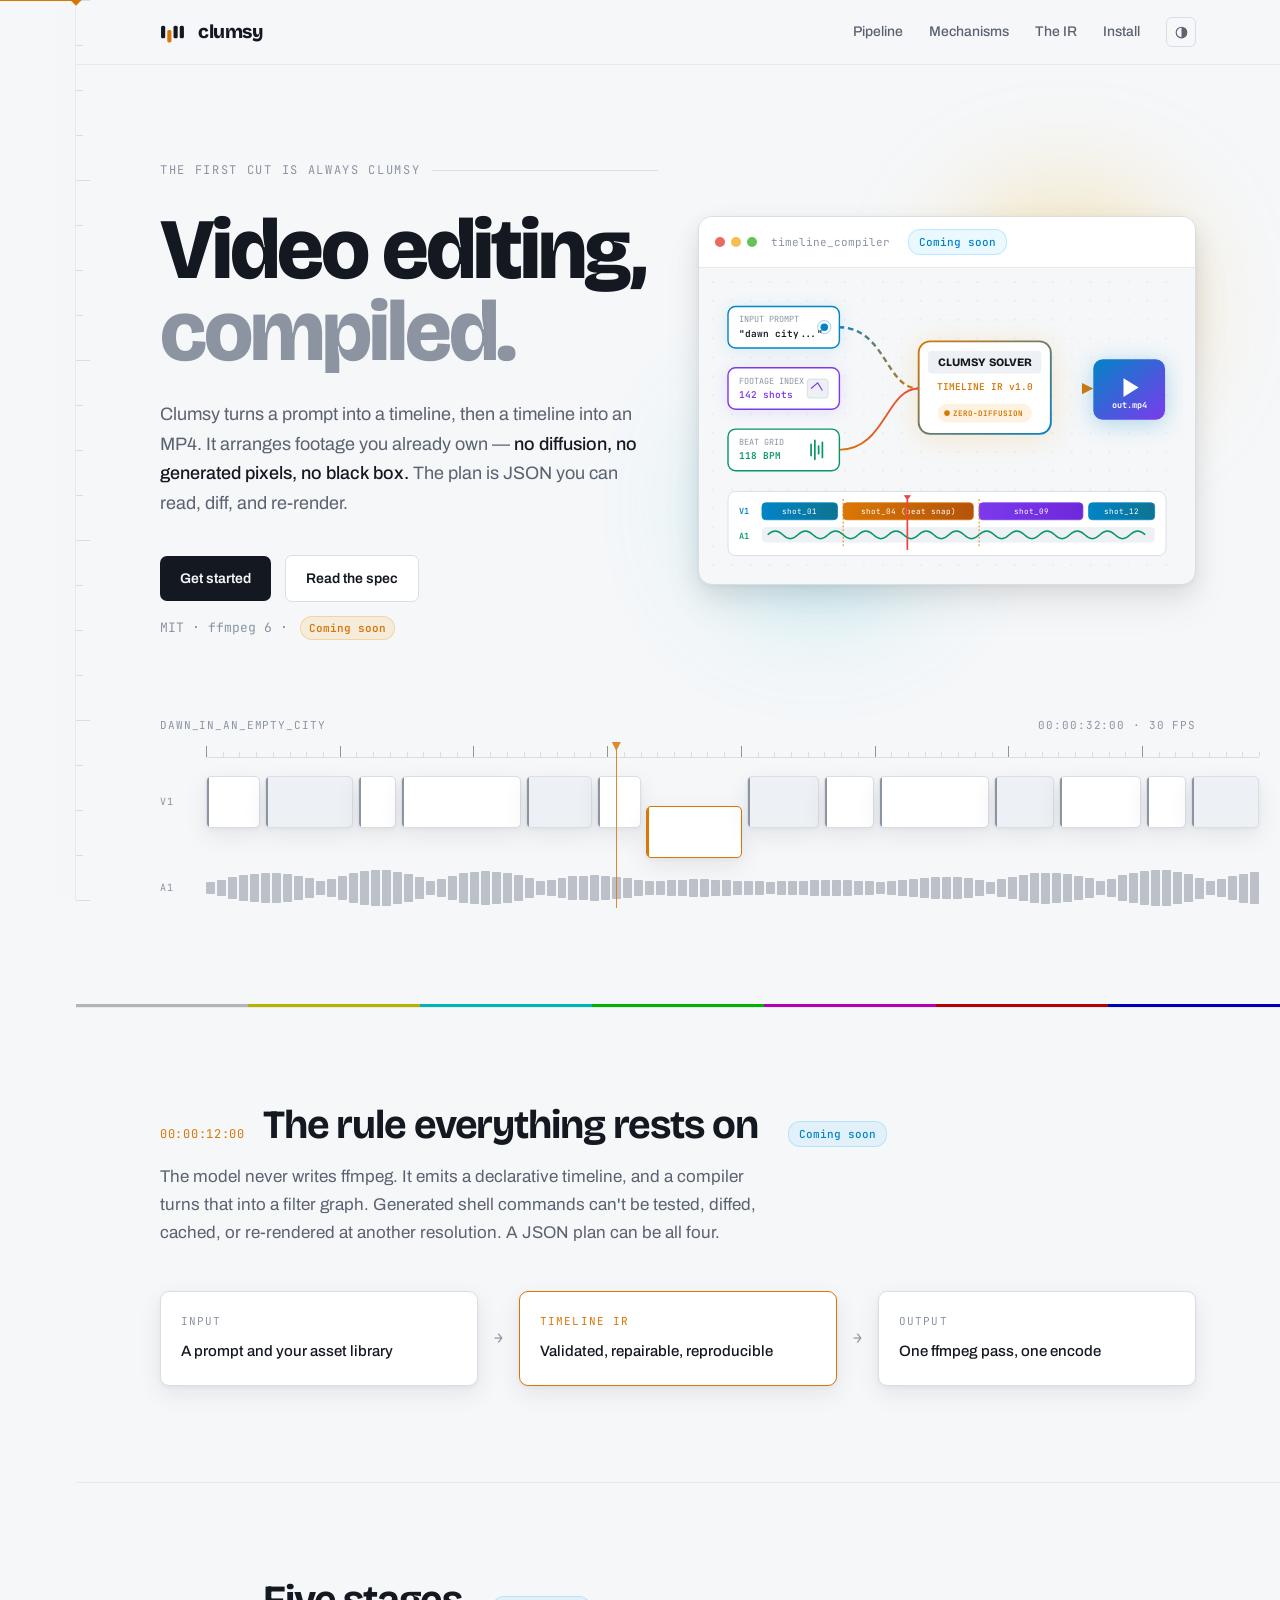
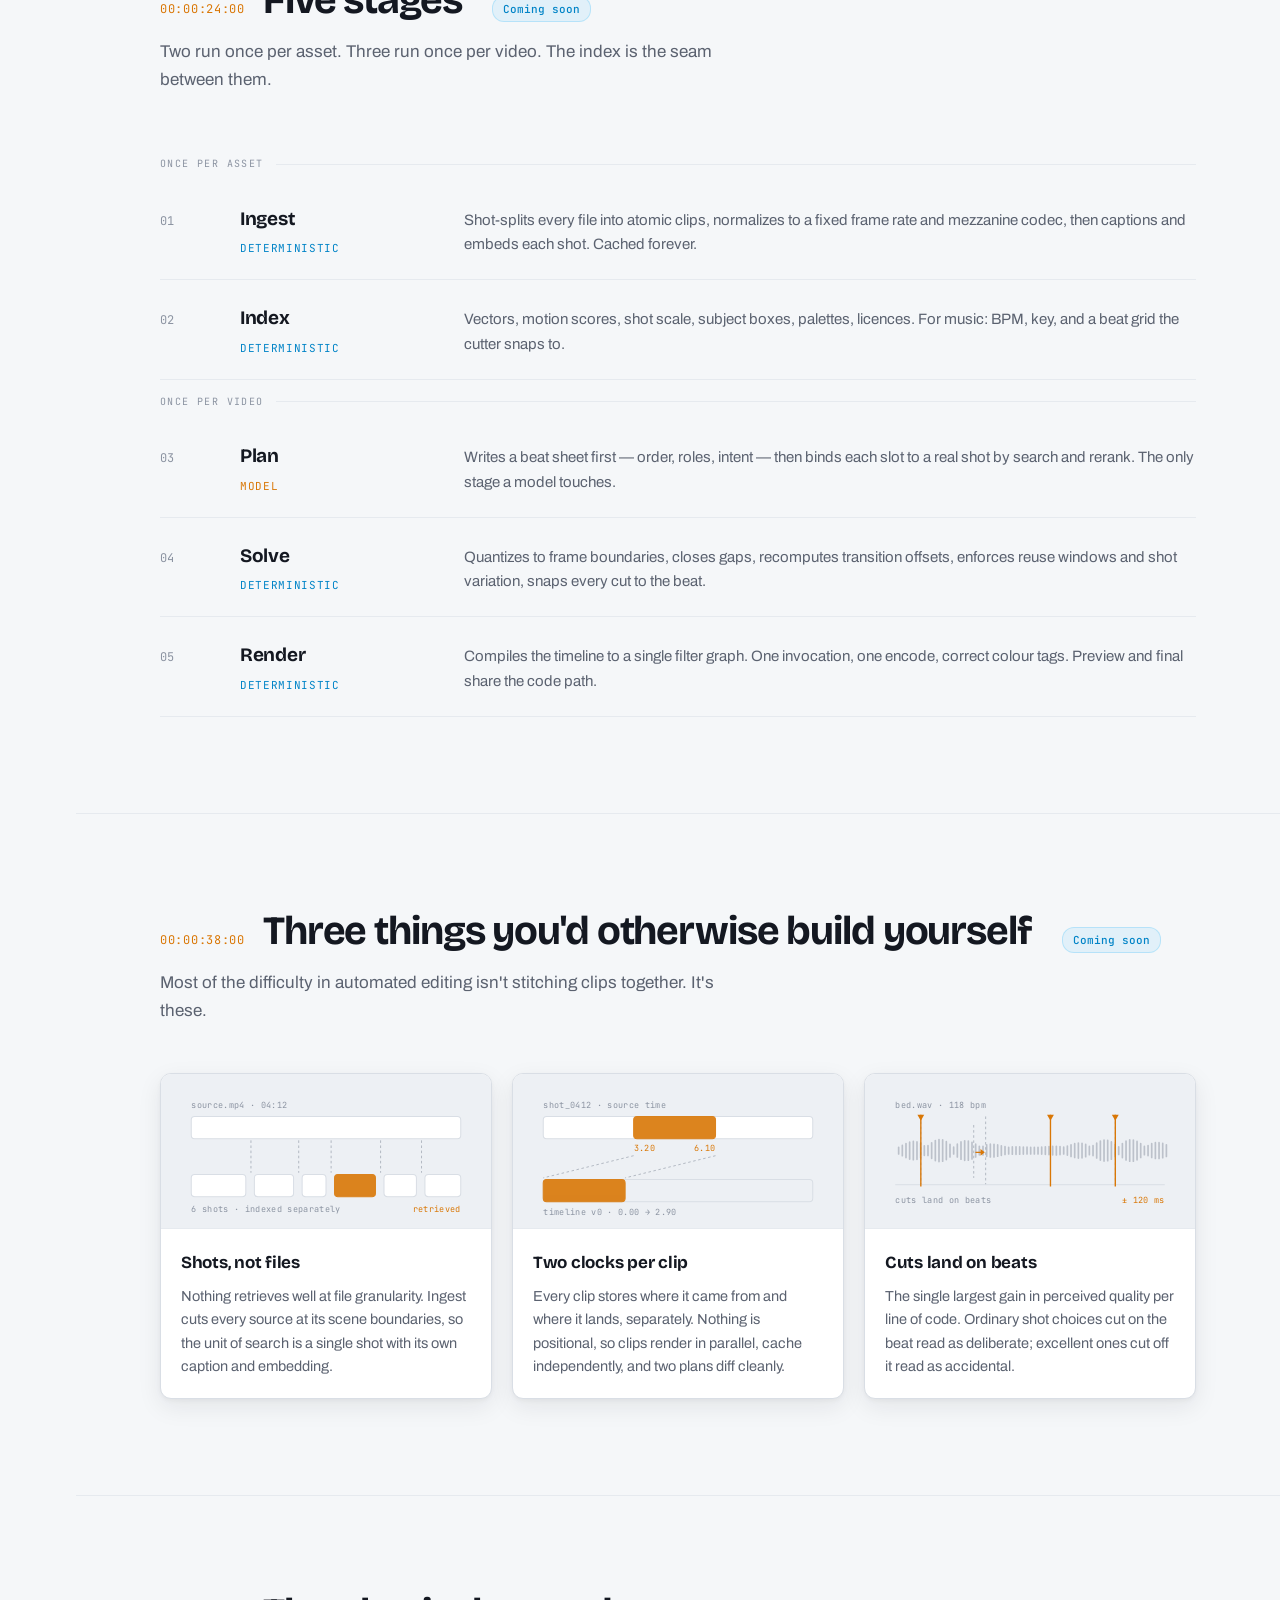
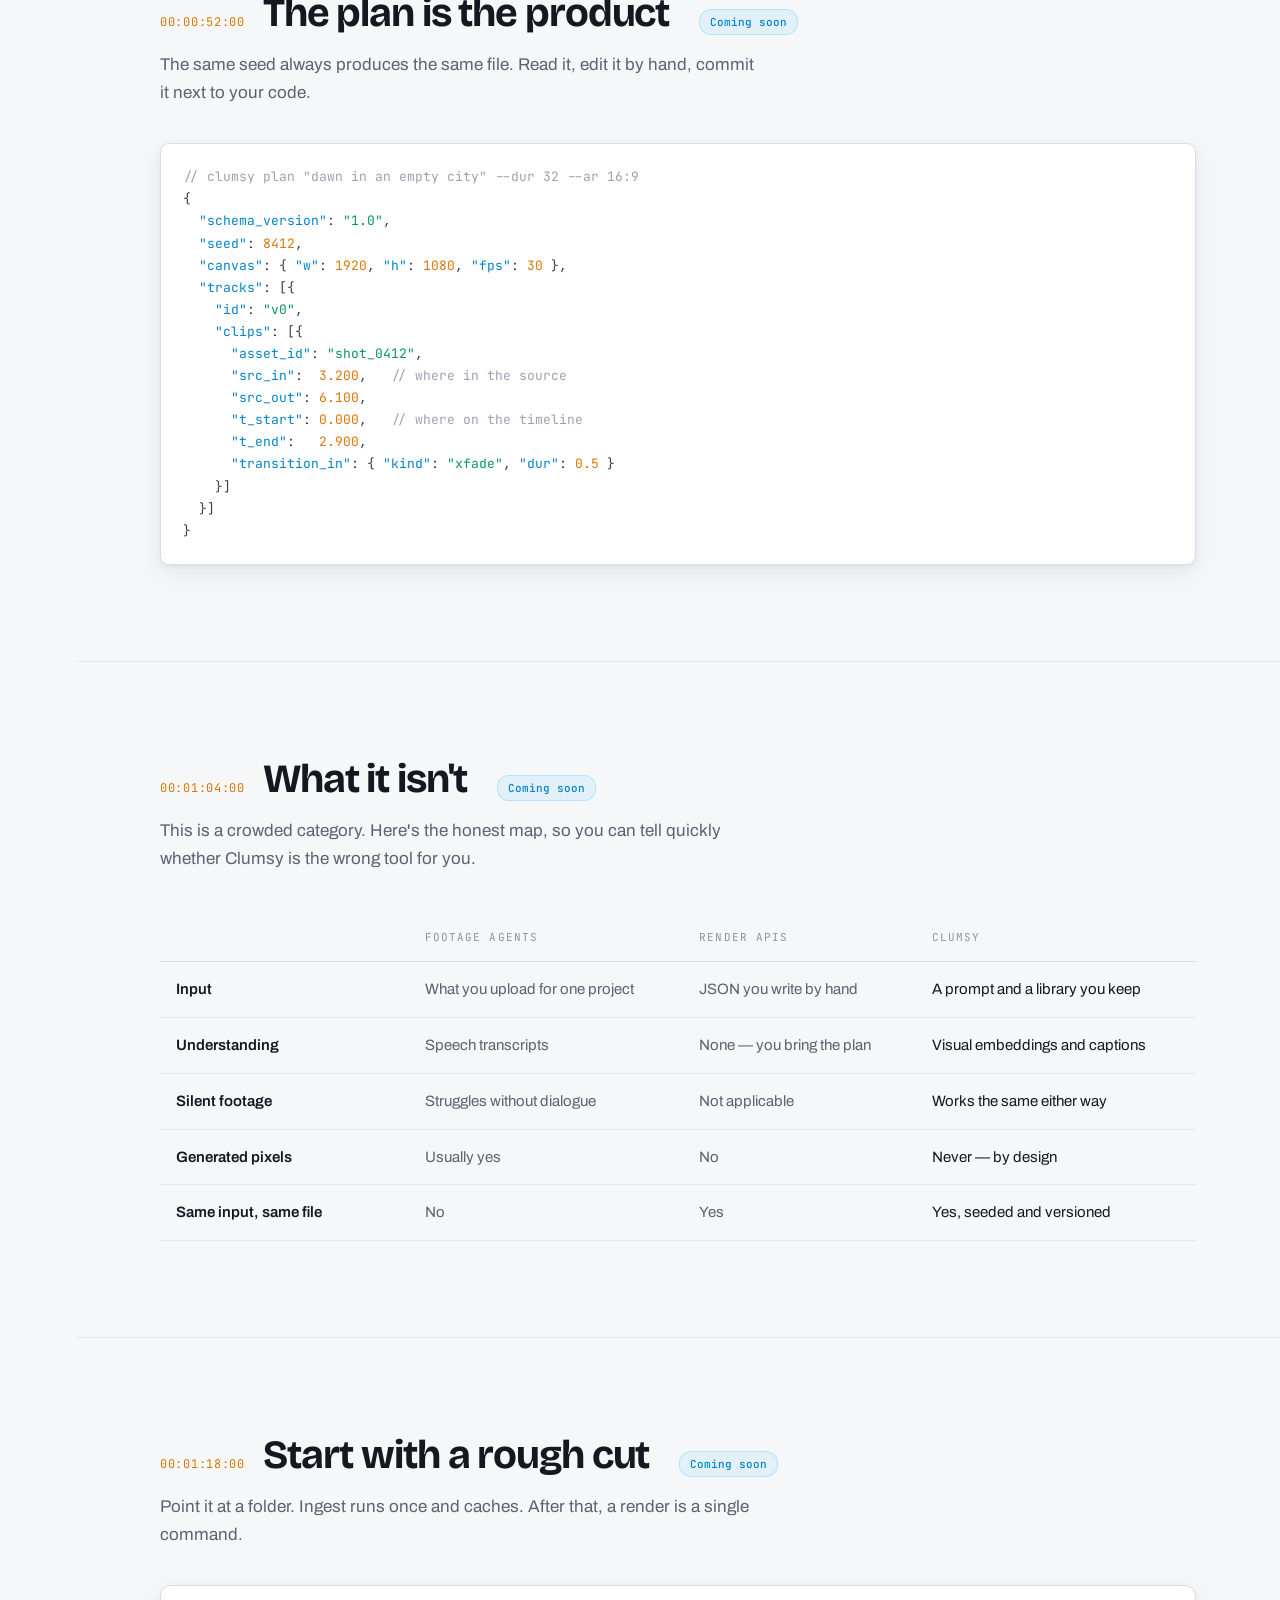
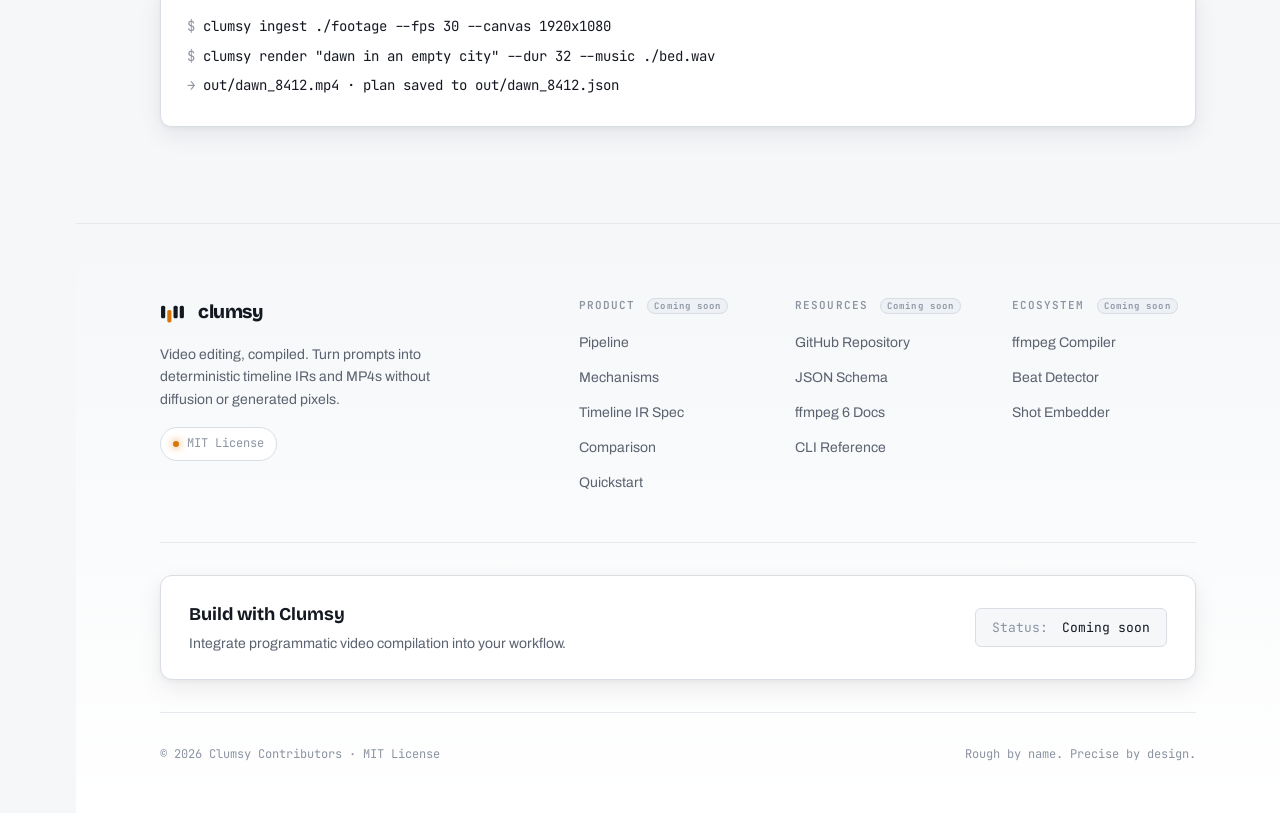
==== public/index.html @ baf80ecc "add GitHub Pages deployment workflow for public directory" ====
<!DOCTYPE html>
<html lang="en" data-theme="light">
<head>
<meta charset="utf-8">
<meta name="viewport" content="width=device-width, initial-scale=1">
<title>Clumsy — video editing, compiled</title>
<meta name="description" content="Clumsy turns a prompt into a timeline, then a timeline into an MP4. Retrieval, not diffusion.">
<link rel="preconnect" href="https://fonts.googleapis.com">
<link rel="preconnect" href="https://fonts.gstatic.com" crossorigin>
<link href="https://fonts.googleapis.com/css2?family=Bricolage+Grotesque:opsz,wght@12..96,400;12..96,700;12..96,800&family=Archivo:wght@400;500;600&family=JetBrains+Mono:wght@400;500&display=swap" rel="stylesheet">
<link rel="stylesheet" href="styles.css">
</head>
<body>

<div class="rail" aria-hidden="true">
  <div class="rail-ticks" id="ticks"></div>
  <div class="tc-live mono" id="tcLive">00:00:00</div>
  <div class="playhead" id="playhead"></div>
</div>

<div class="shell">

<nav class="nav">
  <div class="wrap nav-in">
    <div class="brand">
      <svg viewBox="0 0 100 100" aria-label="Clumsy logo">
        <rect x="4" y="26" width="16" height="48" rx="6" fill="var(--text)"/>
        <rect x="28" y="42" width="16" height="48" rx="6" fill="var(--amber)"/>
        <rect x="52" y="26" width="16" height="48" rx="6" fill="var(--text)"/>
        <rect x="76" y="26" width="16" height="48" rx="6" fill="var(--text)"/>
      </svg>
      <span class="brand-name">clumsy</span>
    </div>
    <div class="nav-links">
      <a href="#pipeline">Pipeline</a>
      <a href="#mechs">Mechanisms</a>
      <a href="#ir">The IR</a>
      <a href="#install">Install</a>
      <button class="theme-btn" id="themeBtn" aria-label="Switch to dark theme">
        <svg viewBox="0 0 24 24" fill="none" stroke="currentColor" stroke-width="1.8">
          <circle cx="12" cy="12" r="8.5"/>
          <path d="M12 3.5a8.5 8.5 0 0 1 0 17z" fill="currentColor" stroke="none"/>
        </svg>
      </button>
    </div>
  </div>
</nav>

<header class="hero">
  <div class="wrap hero-grid">
    <div class="hero-left">
      <p class="eyebrow">the first cut is always clumsy</p>
      <h1>Video editing, <em>compiled.</em></h1>
      <p class="lede">Clumsy turns a prompt into a timeline, then a timeline into an MP4. It arranges footage you already own — <strong>no diffusion, no generated pixels, no black box.</strong> The plan is JSON you can read, diff, and re-render.</p>
      <div class="hero-cta">
        <a class="btn btn-a" href="#install">Get started</a>
        <a class="btn btn-b" href="#ir">Read the spec</a>
        <span class="hero-note">MIT · ffmpeg 6 · <span class="cs-badge">Coming soon</span></span>
      </div>
    </div>
    
    <div class="hero-ill-container">
      <div class="hero-glow hero-glow-1"></div>
      <div class="hero-glow hero-glow-2"></div>
      <div class="hero-card">
        <div class="hero-card-head">
          <span class="dot dot-r"></span><span class="dot dot-y"></span><span class="dot dot-g"></span>
          <span class="card-title">timeline_compiler</span>
          <span class="cs-tag">Coming soon</span>
        </div>
        <svg class="hero-svg" viewBox="0 0 500 310" fill="none" xmlns="http://www.w3.org/2000/svg">
          <!-- Background Grid & Tech Circuit accents matching body background -->
          <pattern id="dotGrid" x="0" y="0" width="20" height="20" patternUnits="userSpaceOnUse">
            <circle cx="2" cy="2" r="1" fill="var(--line-soft)"/>
          </pattern>
          <rect width="500" height="310" fill="var(--ink)"/>
          <rect width="500" height="310" fill="url(#dotGrid)"/>

          <!-- Glowing Data Flow Lines -->
          <path d="M 135 50 C 185 50, 185 115, 220 115" stroke="url(#cyanFlow)" stroke-width="2.5" fill="none" stroke-dasharray="6 4" class="animated-flow"/>
          <path d="M 135 115 L 220 115" stroke="url(#violetFlow)" stroke-width="2" fill="none" stroke-dasharray="6 4" class="animated-flow-rev"/>
          <path d="M 135 180 C 185 180, 185 115, 220 115" stroke="url(#amberFlow)" stroke-width="2" fill="none"/>

          <!-- Compiler Core Flow out to Render -->
          <path d="M 360 115 L 395 115" stroke="url(#amberFlow)" stroke-width="3" fill="none"/>
          <polygon points="393,109 405,115 393,121" fill="var(--amber)"/>

          <!-- NODE 1: Prompt Input Box -->
          <g transform="translate(18, 28)">
            <rect width="118" height="44" rx="8" fill="var(--panel)" stroke="var(--cyan)" stroke-width="1.5" filter="drop-shadow(0 2px 8px rgba(2,132,199,0.12))"/>
            <text x="12" y="17" font-family="'JetBrains Mono', monospace" font-size="9" fill="var(--dim)">INPUT PROMPT</text>
            <text x="12" y="32" font-family="'JetBrains Mono', monospace" font-size="10" fill="var(--text)" font-weight="600">"dawn city..."</text>
            <circle cx="102" cy="22" r="4" fill="var(--cyan)"/>
            <circle cx="102" cy="22" r="7" stroke="var(--cyan)" stroke-width="1" opacity="0.4"/>
          </g>

          <!-- NODE 2: Asset Library Index -->
          <g transform="translate(18, 93)">
            <rect width="118" height="44" rx="8" fill="var(--panel)" stroke="var(--violet)" stroke-width="1.5" filter="drop-shadow(0 2px 8px rgba(124,58,237,0.12))"/>
            <text x="12" y="17" font-family="'JetBrains Mono', monospace" font-size="9" fill="var(--dim)">FOOTAGE INDEX</text>
            <text x="12" y="32" font-family="'JetBrains Mono', monospace" font-size="10" fill="var(--violet)" font-weight="600">142 shots</text>
            <rect x="84" y="12" width="22" height="20" rx="3" fill="var(--ill-soft)" stroke="var(--line)"/>
            <path d="M 88 22 L 95 16 L 100 24" stroke="var(--violet)" stroke-width="1.2" fill="none"/>
          </g>

          <!-- NODE 3: Audio & Beat Grid -->
          <g transform="translate(18, 158)">
            <rect width="118" height="44" rx="8" fill="var(--panel)" stroke="var(--emerald)" stroke-width="1.5"/>
            <text x="12" y="17" font-family="'JetBrains Mono', monospace" font-size="9" fill="var(--dim)">BEAT GRID</text>
            <text x="12" y="32" font-family="'JetBrains Mono', monospace" font-size="10" fill="var(--emerald)" font-weight="600">118 BPM</text>
            <path d="M 88 28 V 16 M 92 32 V 12 M 96 26 V 18 M 100 30 V 14" stroke="var(--emerald)" stroke-width="1.8" stroke-linecap="round"/>
          </g>

          <!-- CORE COMPILER ENGINE -->
          <g transform="translate(220, 65)">
            <rect width="140" height="98" rx="12" fill="var(--panel)" stroke="url(#coreGrad)" stroke-width="2" filter="drop-shadow(0 4px 16px rgba(245,158,11,0.18))"/>
            <rect x="10" y="10" width="120" height="24" rx="4" fill="var(--ill-soft)"/>
            <text x="70" y="26" font-family="'Bricolage Grotesque', sans-serif" font-size="12" font-weight="800" fill="var(--text)" text-anchor="middle">CLUMSY SOLVER</text>
            
            <text x="70" y="52" font-family="'JetBrains Mono', monospace" font-size="10" fill="var(--amber)" font-weight="600" text-anchor="middle">TIMELINE IR v1.0</text>
            
            <!-- Realtime status badge -->
            <rect x="20" y="66" width="100" height="20" rx="10" fill="rgba(245,158,11,0.12)"/>
            <circle cx="30" cy="76" r="3" fill="var(--amber)"/>
            <text x="73" y="79" font-family="'JetBrains Mono', monospace" font-size="8" fill="var(--amber)" font-weight="700" text-anchor="middle">ZERO-DIFFUSION</text>
          </g>

          <!-- OUTPUT MP4 CONTAINER -->
          <g transform="translate(405, 84)">
            <rect width="76" height="64" rx="10" fill="url(#mp4Bg)" filter="drop-shadow(0 4px 12px rgba(2,132,199,0.3))"/>
            <polygon points="32,20 48,30 32,40" fill="#FFFFFF"/>
            <text x="38" y="52" font-family="'JetBrains Mono', monospace" font-size="9" font-weight="700" fill="#FFFFFF" text-anchor="middle">out.mp4</text>
          </g>

          <!-- TIMELINE EDITOR DISPLAY (Bottom Half) -->
          <g transform="translate(18, 224)">
            <rect width="464" height="68" rx="8" fill="var(--panel)" stroke="var(--line)"/>
            
            <!-- Track Header Labels -->
            <text x="12" y="24" font-family="'JetBrains Mono', monospace" font-size="9" fill="var(--cyan)" font-weight="600">V1</text>
            <text x="12" y="50" font-family="'JetBrains Mono', monospace" font-size="9" fill="var(--emerald)" font-weight="600">A1</text>

            <!-- Video Clips V1 -->
            <rect x="36" y="12" width="80" height="18" rx="4" fill="url(#clipCyan)" stroke="var(--cyan)" stroke-width="0.8"/>
            <text x="76" y="24" font-family="'JetBrains Mono', monospace" font-size="8" fill="#FFF" text-anchor="middle">shot_01</text>

            <rect x="122" y="12" width="138" height="18" rx="4" fill="url(#clipAmber)" stroke="var(--amber)" stroke-width="0.8"/>
            <text x="191" y="24" font-family="'JetBrains Mono', monospace" font-size="8" fill="#FFF" text-anchor="middle">shot_04 (beat snap)</text>

            <rect x="266" y="12" width="110" height="18" rx="4" fill="url(#clipViolet)" stroke="var(--violet)" stroke-width="0.8"/>
            <text x="321" y="24" font-family="'JetBrains Mono', monospace" font-size="8" fill="#FFF" text-anchor="middle">shot_09</text>

            <rect x="382" y="12" width="70" height="18" rx="4" fill="url(#clipCyan)" stroke="var(--cyan)" stroke-width="0.8"/>
            <text x="417" y="24" font-family="'JetBrains Mono', monospace" font-size="8" fill="#FFF" text-anchor="middle">shot_12</text>

            <!-- Audio Waveform Track A1 -->
            <rect x="36" y="38" width="416" height="16" rx="4" fill="var(--ill-soft)"/>
            <path d="M 42 46 Q 50 38 58 46 T 74 46 T 90 46 T 106 46 T 122 46 T 138 46 T 154 46 T 170 46 T 186 46 T 202 46 T 218 46 T 234 46 T 250 46 T 266 46 T 282 46 T 298 46 T 314 46 T 330 46 T 346 46 T 362 46 T 378 46 T 394 46 T 410 46 T 426 46 T 442 46" stroke="var(--emerald)" stroke-width="1.5" fill="none"/>

            <!-- Beat Markers -->
            <line x1="122" y1="8" x2="122" y2="58" stroke="var(--amber)" stroke-width="1" stroke-dasharray="2 2"/>
            <line x1="266" y1="8" x2="266" y2="58" stroke="var(--amber)" stroke-width="1" stroke-dasharray="2 2"/>

            <!-- Active Playhead -->
            <line x1="190" y1="4" x2="190" y2="62" stroke="#EF4444" stroke-width="1.8"/>
            <polygon points="186,4 194,4 190,9" fill="#EF4444"/>
          </g>

          <!-- GRADIENT DEFINITIONS -->
          <defs>
            <linearGradient id="cyanFlow" x1="0" y1="0" x2="1" y2="0">
              <stop offset="0%" stop-color="var(--cyan)"/>
              <stop offset="100%" stop-color="var(--amber)"/>
            </linearGradient>
            <linearGradient id="violetFlow" x1="0" y1="0" x2="1" y2="0">
              <stop offset="0%" stop-color="var(--violet)"/>
              <stop offset="100%" stop-color="var(--amber)"/>
            </linearGradient>
            <linearGradient id="amberFlow" x1="0" y1="0" x2="1" y2="0">
              <stop offset="0%" stop-color="var(--amber)"/>
              <stop offset="100%" stop-color="#EF4444"/>
            </linearGradient>
            <linearGradient id="coreGrad" x1="0" y1="0" x2="1" y2="1">
              <stop offset="0%" stop-color="var(--amber)"/>
              <stop offset="100%" stop-color="var(--cyan)"/>
            </linearGradient>
            <linearGradient id="mp4Bg" x1="0" y1="0" x2="1" y2="1">
              <stop offset="0%" stop-color="var(--cyan)"/>
              <stop offset="100%" stop-color="var(--violet)"/>
            </linearGradient>

            <linearGradient id="clipCyan" x1="0" y1="0" x2="1" y2="0">
              <stop offset="0%" stop-color="#0284C7"/>
              <stop offset="100%" stop-color="#0E7490"/>
            </linearGradient>
            <linearGradient id="clipAmber" x1="0" y1="0" x2="1" y2="0">
              <stop offset="0%" stop-color="#D97706"/>
              <stop offset="100%" stop-color="#B45309"/>
            </linearGradient>
            <linearGradient id="clipViolet" x1="0" y1="0" x2="1" y2="0">
              <stop offset="0%" stop-color="#7C3AED"/>
              <stop offset="100%" stop-color="#6D28D9"/>
            </linearGradient>
          </defs>
        </svg>
      </div>
    </div>
  </div>

  <div class="wrap">
    <div class="strip">
      <div class="strip-head">
        <span>DAWN_IN_AN_EMPTY_CITY</span>
        <span>00:00:32:00 · 30 FPS</span>
      </div>
      <div class="strip-body">
        <div class="ruler" id="ruler"></div>
        <div class="lbl lbl-v">V1</div>
        <div class="track" id="track"></div>
        <div class="lbl lbl-a">A1</div>
        <div class="wave" id="wave"></div>
        <div class="hero-ph"></div>
      </div>
    </div>
  </div>
</header>

<div class="bars" aria-hidden="true">
  <i style="background:#B4B4B4"></i><i style="background:#B4B400"></i>
  <i style="background:#00B4B4"></i><i style="background:#00B400"></i>
  <i style="background:#B400B4"></i><i style="background:#B40000"></i>
  <i style="background:#0000B4"></i>
</div>

<section id="rule">
  <div class="wrap">
    <div class="sec-head">
      <span class="tc">00:00:12:00</span>
      <h2>The rule everything rests on</h2>
      <span class="cs-tag">Coming soon</span>
    </div>
    <p class="sec-lede">The model never writes ffmpeg. It emits a declarative timeline, and a compiler turns that into a filter graph. Generated shell commands can't be tested, diffed, cached, or re-rendered at another resolution. A JSON plan can be all four.</p>
    <div class="rule-flow">
      <div class="rule-box"><span class="k">Input</span><span class="v">A prompt and your asset library</span></div>
      <span class="arw">→</span>
      <div class="rule-box mid"><span class="k">Timeline IR</span><span class="v">Validated, repairable, reproducible</span></div>
      <span class="arw">→</span>
      <div class="rule-box"><span class="k">Output</span><span class="v">One ffmpeg pass, one encode</span></div>
    </div>
  </div>
</section>

<section id="pipeline">
  <div class="wrap">
    <div class="sec-head">
      <span class="tc">00:00:24:00</span>
      <h2>Five stages</h2>
      <span class="cs-tag">Coming soon</span>
    </div>
    <p class="sec-lede">Two run once per asset. Three run once per video. The index is the seam between them.</p>
    <div class="stages">
      <div class="lane-tag">Once per asset</div>
      <div class="stage">
        <span class="n">01</span>
        <span class="t">Ingest<small class="tag-code">DETERMINISTIC</small></span>
        <span class="d">Shot-splits every file into atomic clips, normalizes to a fixed frame rate and mezzanine codec, then captions and embeds each shot. Cached forever.</span>
      </div>
      <div class="stage">
        <span class="n">02</span>
        <span class="t">Index<small class="tag-code">DETERMINISTIC</small></span>
        <span class="d">Vectors, motion scores, shot scale, subject boxes, palettes, licences. For music: BPM, key, and a beat grid the cutter snaps to.</span>
      </div>
      <div class="lane-tag">Once per video</div>
      <div class="stage">
        <span class="n">03</span>
        <span class="t">Plan<small class="tag-llm">MODEL</small></span>
        <span class="d">Writes a beat sheet first — order, roles, intent — then binds each slot to a real shot by search and rerank. The only stage a model touches.</span>
      </div>
      <div class="stage">
        <span class="n">04</span>
        <span class="t">Solve<small class="tag-code">DETERMINISTIC</small></span>
        <span class="d">Quantizes to frame boundaries, closes gaps, recomputes transition offsets, enforces reuse windows and shot variation, snaps every cut to the beat.</span>
      </div>
      <div class="stage">
        <span class="n">05</span>
        <span class="t">Render<small class="tag-code">DETERMINISTIC</small></span>
        <span class="d">Compiles the timeline to a single filter graph. One invocation, one encode, correct colour tags. Preview and final share the code path.</span>
      </div>
    </div>
  </div>
</section>

<section id="mechs">
  <div class="wrap">
    <div class="sec-head">
      <span class="tc">00:00:38:00</span>
      <h2>Three things you'd otherwise build yourself</h2>
      <span class="cs-tag">Coming soon</span>
    </div>
    <p class="sec-lede">Most of the difficulty in automated editing isn't stitching clips together. It's these.</p>
    <div class="mechs">

      <div class="mech">
        <figure>
          <svg viewBox="0 0 340 148" role="img" aria-label="A long source file splitting into six shorter shots at scene boundaries">
            <text class="ill-l" x="12" y="14">source.mp4 · 04:12</text>
            <rect class="ill-box" x="12" y="24" width="316" height="26" rx="4"/>
            <path class="ill-dash" d="M82 52V90M138 52V90M176 52V90M234 52V90M282 52V90"/>
            <rect class="ill-box" x="12" y="92" width="64" height="26" rx="4"/>
            <rect class="ill-box" x="86" y="92" width="46" height="26" rx="4"/>
            <rect class="ill-box" x="142" y="92" width="28" height="26" rx="4"/>
            <rect class="ill-amber" x="180" y="92" width="48" height="26" rx="4"/>
            <rect class="ill-box" x="238" y="92" width="38" height="26" rx="4"/>
            <rect class="ill-box" x="286" y="92" width="42" height="26" rx="4"/>
            <text class="ill-l" x="12" y="136">6 shots · indexed separately</text>
            <text class="ill-a" x="328" y="136" text-anchor="end">retrieved</text>
          </svg>
        </figure>
        <div class="mech-txt">
          <h3>Shots, not files</h3>
          <p>Nothing retrieves well at file granularity. Ingest cuts every source at its scene boundaries, so the unit of search is a single shot with its own caption and embedding.</p>
        </div>
      </div>

      <div class="mech">
        <figure>
          <svg viewBox="0 0 340 148" role="img" aria-label="A region of a source clip mapping down to a position on the timeline">
            <text class="ill-l" x="12" y="14">shot_0412 · source time</text>
            <rect class="ill-box" x="12" y="24" width="316" height="26" rx="4"/>
            <rect class="ill-amber" x="118" y="24" width="96" height="26" rx="4"/>
            <text class="ill-a" x="118" y="64">3.20</text>
            <text class="ill-a" x="214" y="64" text-anchor="end">6.10</text>
            <path class="ill-dash" d="M118 70L12 96M214 70L108 96"/>
            <rect class="ill-line" x="12" y="98" width="316" height="26" rx="4"/>
            <rect class="ill-amber" x="12" y="98" width="96" height="26" rx="4"/>
            <text class="ill-l" x="12" y="140">timeline v0 · 0.00 → 2.90</text>
          </svg>
        </figure>
        <div class="mech-txt">
          <h3>Two clocks per clip</h3>
          <p>Every clip stores where it came from and where it lands, separately. Nothing is positional, so clips render in parallel, cache independently, and two plans diff cleanly.</p>
        </div>
      </div>

      <div class="mech">
        <figure>
          <svg viewBox="0 0 340 148" role="img" aria-label="Cut markers moving onto the beats of a music grid">
            <text class="ill-l" x="12" y="14">bed.wav · 118 bpm</text>
            <path class="ill-dash" d="M42 24V104M118 24V104M194 24V104M270 24V104"/>
            <g class="ill-wave" id="mwave"></g>
            <path class="ill-line" d="M12 104H328"/>
            <path d="M42 22V106M194 22V106M270 22V106" stroke="var(--amber)" stroke-width="1.6"/>
            <path d="M38 22h8l-4 7z" fill="var(--amber)"/>
            <path d="M190 22h8l-4 7z" fill="var(--amber)"/>
            <path d="M266 22h8l-4 7z" fill="var(--amber)"/>
            <path class="ill-dash" d="M104 34V96"/>
            <path d="M106 66h8" stroke="var(--amber)" stroke-width="1.4"/>
            <path d="M112 62l5 4-5 4z" fill="var(--amber)"/>
            <text class="ill-l" x="12" y="126">cuts land on beats</text>
            <text class="ill-a" x="328" y="126" text-anchor="end">± 120 ms</text>
          </svg>
        </figure>
        <div class="mech-txt">
          <h3>Cuts land on beats</h3>
          <p>The single largest gain in perceived quality per line of code. Ordinary shot choices cut on the beat read as deliberate; excellent ones cut off it read as accidental.</p>
        </div>
      </div>

    </div>
  </div>
</section>

<section id="ir">
  <div class="wrap">
    <div class="sec-head">
      <span class="tc">00:00:52:00</span>
      <h2>The plan is the product</h2>
      <span class="cs-tag">Coming soon</span>
    </div>
    <p class="sec-lede">The same seed always produces the same file. Read it, edit it by hand, commit it next to your code.</p>
<pre><span class="cm">// clumsy plan "dawn in an empty city" --dur 32 --ar 16:9</span>
{
  <span class="key">"schema_version"</span>: <span class="str">"1.0"</span>,
  <span class="key">"seed"</span>: <span class="num">8412</span>,
  <span class="key">"canvas"</span>: { <span class="key">"w"</span>: <span class="num">1920</span>, <span class="key">"h"</span>: <span class="num">1080</span>, <span class="key">"fps"</span>: <span class="num">30</span> },
  <span class="key">"tracks"</span>: [{
    <span class="key">"id"</span>: <span class="str">"v0"</span>,
    <span class="key">"clips"</span>: [{
      <span class="key">"asset_id"</span>: <span class="str">"shot_0412"</span>,
      <span class="key">"src_in"</span>:  <span class="num">3.200</span>,   <span class="cm">// where in the source</span>
      <span class="key">"src_out"</span>: <span class="num">6.100</span>,
      <span class="key">"t_start"</span>: <span class="num">0.000</span>,   <span class="cm">// where on the timeline</span>
      <span class="key">"t_end"</span>:   <span class="num">2.900</span>,
      <span class="key">"transition_in"</span>: { <span class="key">"kind"</span>: <span class="str">"xfade"</span>, <span class="key">"dur"</span>: <span class="num">0.5</span> }
    }]
  }]
}</pre>
  </div>
</section>

<section id="compare">
  <div class="wrap">
    <div class="sec-head">
      <span class="tc">00:01:04:00</span>
      <h2>What it isn't</h2>
      <span class="cs-tag">Coming soon</span>
    </div>
    <p class="sec-lede">This is a crowded category. Here's the honest map, so you can tell quickly whether Clumsy is the wrong tool for you.</p>
    <table class="cmp">
      <thead><tr><th>&nbsp;</th><th>Footage agents</th><th>Render APIs</th><th>Clumsy</th></tr></thead>
      <tbody>
        <tr><th>Input</th><td>What you upload for one project</td><td>JSON you write by hand</td><td class="us">A prompt and a library you keep</td></tr>
        <tr><th>Understanding</th><td>Speech transcripts</td><td>None — you bring the plan</td><td class="us">Visual embeddings and captions</td></tr>
        <tr><th>Silent footage</th><td>Struggles without dialogue</td><td>Not applicable</td><td class="us">Works the same either way</td></tr>
        <tr><th>Generated pixels</th><td>Usually yes</td><td>No</td><td class="us">Never — by design</td></tr>
        <tr><th>Same input, same file</th><td>No</td><td>Yes</td><td class="us">Yes, seeded and versioned</td></tr>
      </tbody>
    </table>
  </div>
</section>

<section id="install">
  <div class="wrap">
    <div class="sec-head">
      <span class="tc">00:01:18:00</span>
      <h2>Start with a rough cut</h2>
      <span class="cs-tag">Coming soon</span>
    </div>
    <p class="sec-lede">Point it at a folder. Ingest runs once and caches. After that, a render is a single command.</p>
    <div class="install">
      <div><span class="p">$ </span><span class="c">clumsy ingest ./footage --fps 30 --canvas 1920x1080</span></div>
      <div><span class="p">$ </span><span class="c">clumsy render "dawn in an empty city" --dur 32 --music ./bed.wav</span></div>
      <div><span class="p">→ </span><span class="c">out/dawn_8412.mp4 · plan saved to out/dawn_8412.json</span></div>
    </div>
  </div>
</section>

<footer class="footer">
  <div class="wrap">
    <div class="foot-top">
      <div class="foot-brand">
        <div class="brand">
          <svg viewBox="0 0 100 100" aria-label="Clumsy logo">
            <rect x="4" y="26" width="16" height="48" rx="6" fill="var(--text)"/>
            <rect x="28" y="42" width="16" height="48" rx="6" fill="var(--amber)"/>
            <rect x="52" y="26" width="16" height="48" rx="6" fill="var(--text)"/>
            <rect x="76" y="26" width="16" height="48" rx="6" fill="var(--text)"/>
          </svg>
          <span class="brand-name">clumsy</span>
        </div>
        <p class="foot-tagline">Video editing, compiled. Turn prompts into deterministic timeline IRs and MP4s without diffusion or generated pixels.</p>
        <div class="foot-badge">
          <span class="pulse-dot"></span> MIT License
        </div>
      </div>

      <div class="foot-cols">
        <div class="foot-col">
          <h4>Product <span class="cs-col-tag">Coming soon</span></h4>
          <a href="#pipeline">Pipeline</a>
          <a href="#mechs">Mechanisms</a>
          <a href="#ir">Timeline IR Spec</a>
          <a href="#compare">Comparison</a>
          <a href="#install">Quickstart</a>
        </div>
        <div class="foot-col">
          <h4>Resources <span class="cs-col-tag">Coming soon</span></h4>
          <a href="https://github.com" target="_blank" rel="noreferrer">GitHub Repository</a>
          <a href="#ir">JSON Schema</a>
          <a href="https://ffmpeg.org" target="_blank" rel="noreferrer">ffmpeg 6 Docs</a>
          <a href="#install">CLI Reference</a>
        </div>
        <div class="foot-col">
          <h4>Ecosystem <span class="cs-col-tag">Coming soon</span></h4>
          <a href="#">ffmpeg Compiler</a>
          <a href="#">Beat Detector</a>
          <a href="#">Shot Embedder</a>
        </div>
      </div>
    </div>

    <div class="foot-mid">
      <div class="foot-cta-box">
        <div>
          <h3>Build with Clumsy</h3>
          <p>Integrate programmatic video compilation into your workflow.</p>
        </div>
        <div class="foot-cmd">
          <span class="p">Status:</span> <code>Coming soon</code>
        </div>
      </div>
    </div>

    <div class="foot-btm">
      <span class="foot-note">© 2026 Clumsy Contributors · MIT License</span>
      <span class="foot-note">Rough by name. Precise by design.</span>
    </div>
  </div>
</footer>

</div>

<script src="script.js"></script>
</body>
</html>
---- public/styles.css ----
:root{
  --ink:#F5F7F9; --panel:#FFFFFF; --panel2:#FFFFFF; --clip-lit:#EDF0F4;
  --line:#D9DEE5; --line-soft:#E6EAEF;
  --text:#141821; --muted:#5B6270; --dim:#8C94A2;
  --amber:#D97706; --cyan:#0284C7; --violet:#7C3AED; --emerald:#059669;
  --shadow:0 2px 4px rgba(20,24,33,.04), 0 8px 24px rgba(20,24,33,.08);
  --nav-bg:rgba(245,247,249,.85); --rail-fade:rgba(245,247,249,.9);
  --btn-hover:#000000;
  --code-text:#39404E; --code-key:#0284C7; --code-num:#D97706;
  --code-str:#059669; --code-cm:#9AA2B0;
  --ill-fill:#FFFFFF; --ill-soft:#EDF0F4;
  --rail:76px; --maxw:1100px;
}
:root[data-theme="dark"]{
  --ink:#000000; --panel:#0A0A0A; --panel2:#121212; --clip-lit:#1A1A1A;
  --line:#262626; --line-soft:#171717;
  --text:#F5F5F5; --muted:#A3A3A3; --dim:#737373;
  --amber:#F59E0B; --cyan:#38BDF8; --violet:#A78BFA; --emerald:#34D399;
  --shadow:none;
  --nav-bg:rgba(0,0,0,.88); --rail-fade:rgba(0,0,0,.92);
  --btn-hover:#FFFFFF;
  --code-text:#E5E5E5; --code-key:#38BDF8; --code-num:#F59E0B;
  --code-str:#34D399; --code-cm:#737373;
  --ill-fill:#121212; --ill-soft:#1A1A1A;
}
*{box-sizing:border-box;margin:0;padding:0}
html{scroll-behavior:smooth}
body{
  background:var(--ink);color:var(--text);
  font-family:'Archivo',system-ui,sans-serif;
  font-size:16px;line-height:1.65;-webkit-font-smoothing:antialiased;
  overflow-x:hidden;transition:background .25s ease,color .25s ease;
}
a{color:var(--cyan);text-decoration:none}
a:hover{text-decoration:underline;text-underline-offset:3px}
:focus-visible{outline:2px solid var(--amber);outline-offset:3px;border-radius:2px}
code,.mono{font-family:'JetBrains Mono',ui-monospace,monospace}

.rail{
  position:fixed;left:0;top:0;bottom:0;width:var(--rail);
  border-right:1px solid var(--line-soft);z-index:40;pointer-events:none;
  background:linear-gradient(to right,var(--rail-fade),transparent);
}
.rail-ticks{position:absolute;inset:0}
.rail-ticks i{position:absolute;left:var(--rail);width:0;height:0;display:block;border-top:1px solid var(--line)}
.playhead{position:absolute;left:0;width:var(--rail);height:1px;background:var(--amber);top:0;transition:top .08s linear}
.playhead::after{content:'';position:absolute;right:-4px;top:-4px;width:8px;height:8px;background:var(--amber);transform:rotate(45deg)}
.tc-live{
  position:absolute;left:10px;top:0;font-family:'JetBrains Mono',monospace;
  font-size:11px;color:var(--amber);letter-spacing:.04em;
  transform:translateY(-22px);transition:top .08s linear;
}

.wrap{max-width:var(--maxw);margin:0 auto;padding:0 32px}
.shell{padding-left:var(--rail)}

.nav{position:sticky;top:0;z-index:30;background:var(--nav-bg);backdrop-filter:blur(12px);border-bottom:1px solid var(--line-soft)}
.nav-in{display:flex;align-items:center;justify-content:space-between;height:64px}
.brand{display:flex;align-items:center;gap:12px}
.brand svg{width:26px;height:26px;display:block}
.brand-name{font-family:'Bricolage Grotesque',sans-serif;font-weight:800;font-size:19px;letter-spacing:-.02em}
.nav-links{display:flex;gap:26px;align-items:center}
.nav-links a{color:var(--muted);font-size:14px;font-weight:500}
.nav-links a:hover{color:var(--text);text-decoration:none}
.theme-btn{
  background:none;border:1px solid var(--line);border-radius:6px;
  width:30px;height:30px;cursor:pointer;color:var(--muted);
  display:flex;align-items:center;justify-content:center;padding:0;
}
.theme-btn:hover{color:var(--text);border-color:var(--dim)}
.theme-btn svg{width:15px;height:15px}

.hero{padding:96px 0 0; position:relative;}
.hero-grid{
  display:grid;
  grid-template-columns:1fr 1fr;
  gap:40px;
  align-items:center;
}
.hero-left{display:flex; flex-direction:column;}
.hero-ill-container{
  position:relative;
  display:flex;
  justify-content:center;
  align-items:center;
}
.hero-glow{
  position:absolute;
  border-radius:50%;
  filter:blur(60px);
  opacity:0.35;
  pointer-events:none;
}
.hero-glow-1{
  width:220px; height:220px;
  background:#F0B429;
  top:-20px; right:20px;
}
.hero-glow-2{
  width:200px; height:200px;
  background:#48C9DB;
  bottom:-20px; left:20px;
}
.hero-card{
  position:relative;
  width:100%;
  background:var(--ink);
  border:1px solid var(--line);
  border-radius:14px;
  overflow:hidden;
  box-shadow:var(--shadow), 0 20px 40px rgba(0,0,0,0.06);
}
.hero-card-head{
  display:flex;
  align-items:center;
  gap:6px;
  padding:12px 16px;
  background:var(--panel2);
  border-bottom:1px solid var(--line-soft);
}
.dot{width:10px; height:10px; border-radius:50%; display:inline-block;}
.dot-r{background:#ED6A5E;}
.dot-y{background:#F5BF4F;}
.dot-g{background:#61C554;}
.card-title{
  font-family:'JetBrains Mono',monospace;
  font-size:11px;
  color:var(--dim);
  margin-left:8px;
}
.hero-svg{
  width:100%;
  height:auto;
  display:block;
  padding:12px;
}

/* Coming Soon Badges */
.cs-badge{
  display:inline-flex;
  align-items:center;
  padding:2px 8px;
  border-radius:12px;
  font-size:11px;
  font-weight:600;
  color:var(--amber);
  background:rgba(245,158,11,0.12);
  border:1px solid rgba(245,158,11,0.3);
  margin-left:4px;
}
.cs-tag{
  display:inline-flex;
  align-items:center;
  padding:3px 10px;
  border-radius:12px;
  font-family:'JetBrains Mono',monospace;
  font-size:11px;
  font-weight:500;
  color:var(--cyan);
  background:rgba(56,189,248,0.1);
  border:1px solid rgba(56,189,248,0.25);
  margin-left:12px;
  vertical-align:middle;
}
.cs-col-tag{
  font-size:9px;
  padding:1px 6px;
  border-radius:8px;
  color:var(--dim);
  background:var(--ill-soft);
  border:1px solid var(--line);
  margin-left:4px;
  text-transform:none;
}

@keyframes dashFlow {
  from { stroke-dashoffset: 20; }
  to { stroke-dashoffset: 0; }
}

.animated-flow {
  animation: dashFlow 1.2s linear infinite;
}

.animated-flow-rev {
  animation: dashFlow 1.8s linear infinite reverse;
}

@media(max-width:900px){
  .hero-grid{grid-template-columns:1fr; gap:48px;}
}
.eyebrow{
  font-family:'JetBrains Mono',monospace;font-size:12px;color:var(--dim);
  letter-spacing:.14em;text-transform:uppercase;
  display:flex;align-items:center;gap:12px;margin-bottom:28px;
}
.eyebrow::after{content:'';flex:1;height:1px;background:var(--line)}
h1{
  font-family:'Bricolage Grotesque',sans-serif;font-weight:800;
  font-size:clamp(46px,7.2vw,86px);line-height:.96;letter-spacing:-.035em;max-width:14ch;
}
h1 em{font-style:normal;color:var(--dim)}
.lede{margin-top:26px;max-width:56ch;font-size:18px;color:var(--muted)}
.lede strong{color:var(--text);font-weight:500}
.hero-cta{display:flex;gap:14px;margin-top:36px;flex-wrap:wrap;align-items:center}
.btn{display:inline-block;padding:11px 20px;border-radius:7px;font-size:14px;font-weight:600;font-family:'Archivo',sans-serif}
.btn-a{background:var(--text);color:var(--ink)}
.btn-a:hover{background:var(--btn-hover);text-decoration:none}
.btn-b{border:1px solid var(--line);color:var(--text);background:var(--panel)}
.btn-b:hover{border-color:var(--dim);text-decoration:none}
.hero-note{font-size:13px;color:var(--dim);font-family:'JetBrains Mono',monospace}

.strip{margin:76px 0 0;padding-bottom:96px}
.strip-head{
  display:flex;justify-content:space-between;align-items:flex-end;
  font-family:'JetBrains Mono',monospace;font-size:11px;
  color:var(--dim);letter-spacing:.08em;margin-bottom:10px;
}
.strip-body{display:grid;grid-template-columns:32px 1fr;column-gap:14px;position:relative}
.lbl{font-family:'JetBrains Mono',monospace;font-size:10px;color:var(--dim);letter-spacing:.06em}
.ruler{height:14px;border-bottom:1px solid var(--line);position:relative;margin-bottom:18px;grid-column:2}
.ruler span{position:absolute;bottom:0;width:1px;background:var(--line);height:5px}
.ruler span.maj{height:11px;background:var(--dim)}
.lbl-v{grid-column:1;padding-top:18px}
.lbl-a{grid-column:1;padding-top:12px}
.track{grid-column:2;display:flex;gap:5px;align-items:flex-start;height:92px}
.wave{grid-column:2;display:flex;gap:2px;align-items:center;height:40px}
.wave i{flex:1;background:var(--dim);opacity:.55;border-radius:1px;min-width:1px}
.hero-ph{position:absolute;left:44%;top:0;bottom:0;width:1px;background:var(--amber);opacity:.85}
.hero-ph::before{content:'';position:absolute;left:-4px;top:-2px;width:9px;height:9px;background:var(--amber);clip-path:polygon(0 0,100% 0,50% 100%)}
.clip{
  height:52px;border-radius:5px;background:var(--panel2);
  border:1px solid var(--line);flex-shrink:0;position:relative;
  overflow:hidden;box-shadow:var(--shadow);
}
.clip::before{content:'';position:absolute;left:0;top:0;bottom:0;width:2px;background:var(--dim)}
.clip.drop{transform:translateY(30px);border-color:var(--amber)}
.clip.drop::before{background:var(--amber)}
.clip.lit{background:var(--clip-lit)}

.bars{display:flex;height:3px}
.bars i{flex:1}

section{padding:96px 0;border-top:1px solid var(--line-soft)}
.sec-head{display:flex;gap:18px;align-items:baseline;margin-bottom:14px}
.tc{font-family:'JetBrains Mono',monospace;font-size:12px;color:var(--amber);letter-spacing:.06em;flex-shrink:0}
h2{font-family:'Bricolage Grotesque',sans-serif;font-weight:700;font-size:clamp(28px,3.6vw,40px);letter-spacing:-.028em;line-height:1.08}
.sec-lede{max-width:60ch;color:var(--muted);margin-top:16px;font-size:17px}

.rule-flow{display:grid;grid-template-columns:1fr auto 1fr auto 1fr;gap:16px;align-items:center;margin-top:44px}
.rule-box{border:1px solid var(--line);border-radius:9px;background:var(--panel);padding:20px;box-shadow:var(--shadow)}
.rule-box .k{
  font-family:'JetBrains Mono',monospace;font-size:11px;color:var(--dim);
  letter-spacing:.1em;text-transform:uppercase;display:block;margin-bottom:8px;
}
.rule-box .v{font-size:15px;font-weight:500}
.rule-box.mid{border-color:var(--amber)}
.rule-box.mid .k{color:var(--amber)}
.arw{color:var(--dim);font-family:'JetBrains Mono',monospace;font-size:15px}

.stages{margin-top:48px}
.lane-tag{
  font-family:'JetBrains Mono',monospace;font-size:10px;color:var(--dim);
  letter-spacing:.14em;text-transform:uppercase;
  display:flex;align-items:center;gap:12px;padding:14px 0 8px;
}
.lane-tag::after{content:'';flex:1;height:1px;background:var(--line-soft)}
.stage{
  display:grid;grid-template-columns:56px 200px 1fr;gap:24px;
  padding:22px 0;border-bottom:1px solid var(--line-soft);
  align-items:baseline;transition:background .18s;
}
.stage:hover{background:var(--panel)}
.stage .n{font-family:'JetBrains Mono',monospace;font-size:12px;color:var(--dim)}
.stage .t{font-family:'Bricolage Grotesque',sans-serif;font-weight:700;font-size:19px;letter-spacing:-.015em}
.stage .t small{display:block;font-family:'JetBrains Mono',monospace;font-size:11px;font-weight:400;letter-spacing:.06em;margin-top:5px}
.stage .d{color:var(--muted);font-size:15px}
.tag-llm{color:var(--amber)}
.tag-code{color:var(--cyan)}

.mechs{display:grid;grid-template-columns:repeat(3,1fr);gap:20px;margin-top:48px}
.mech{border:1px solid var(--line);border-radius:11px;background:var(--panel);box-shadow:var(--shadow);overflow:hidden}
.mech figure{padding:22px 20px 6px;background:var(--ill-soft);border-bottom:1px solid var(--line-soft)}
.mech svg{width:100%;height:auto;display:block}
.mech-txt{padding:20px}
.mech h3{font-family:'Bricolage Grotesque',sans-serif;font-weight:700;font-size:17px;letter-spacing:-.015em;margin-bottom:8px}
.mech p{font-size:14.5px;color:var(--muted);line-height:1.6}
.ill-l{fill:var(--dim);font-family:'JetBrains Mono',monospace;font-size:10px;letter-spacing:.04em}
.ill-a{fill:var(--amber);font-family:'JetBrains Mono',monospace;font-size:10px;letter-spacing:.04em}
.ill-box{fill:var(--ill-fill);stroke:var(--line);stroke-width:1.2}
.ill-amber{fill:var(--amber);stroke:var(--amber);stroke-width:1.2;opacity:.9}
.ill-dash{stroke:var(--dim);stroke-width:1;stroke-dasharray:3 3;fill:none;opacity:.7}
.ill-line{stroke:var(--line);stroke-width:1.2;fill:none}
.ill-wave{stroke:var(--dim);stroke-width:2;stroke-linecap:round;opacity:.5}

pre{
  background:var(--panel);border:1px solid var(--line);border-radius:9px;
  padding:22px;overflow-x:auto;margin-top:36px;box-shadow:var(--shadow);
  font-family:'JetBrains Mono',monospace;font-size:13px;line-height:1.7;color:var(--code-text);
}
pre .key{color:var(--code-key)}
pre .num{color:var(--code-num)}
pre .str{color:var(--code-str)}
pre .cm{color:var(--code-cm)}

.cmp{width:100%;border-collapse:collapse;margin-top:40px;font-size:15px}
.cmp th,.cmp td{text-align:left;padding:15px 16px;border-bottom:1px solid var(--line-soft);vertical-align:top}
.cmp thead th{
  font-family:'JetBrains Mono',monospace;font-size:11px;color:var(--dim);
  letter-spacing:.1em;text-transform:uppercase;font-weight:400;border-bottom-color:var(--line);
}
.cmp tbody th{font-weight:600;color:var(--text);width:24%}
.cmp td{color:var(--muted)}
.cmp .us{color:var(--text)}
.cmp tbody tr:hover{background:var(--panel)}

.install{
  background:var(--panel);border:1px solid var(--line);border-radius:11px;
  padding:26px;margin-top:36px;box-shadow:var(--shadow);
  font-family:'JetBrains Mono',monospace;font-size:14px;line-height:2.1;
}
.install .p{color:var(--dim);user-select:none}
.install .c{color:var(--text)}

.footer{
  border-top:1px solid var(--line-soft);
  padding:72px 0 48px;
  background:linear-gradient(to bottom, transparent, var(--panel));
}
.foot-top{
  display:grid;
  grid-template-columns:1.2fr 2fr;
  gap:48px;
  padding-bottom:48px;
}
.foot-brand{
  display:flex;
  flex-direction:column;
  gap:16px;
  max-width:320px;
}
.foot-tagline{
  font-size:14px;
  color:var(--muted);
  line-height:1.6;
}
.foot-badge{
  display:inline-flex;
  align-items:center;
  gap:8px;
  font-family:'JetBrains Mono',monospace;
  font-size:12px;
  color:var(--dim);
  background:var(--panel2);
  border:1px solid var(--line);
  padding:6px 12px;
  border-radius:20px;
  width:fit-content;
}
.pulse-dot{
  width:6px;
  height:6px;
  border-radius:50%;
  background:var(--amber);
  box-shadow:0 0 8px var(--amber);
}
.foot-cols{
  display:grid;
  grid-template-columns:repeat(3,1fr);
  gap:32px;
}
.foot-col{
  display:flex;
  flex-direction:column;
  gap:12px;
}
.foot-col h4{
  font-family:'JetBrains Mono',monospace;
  font-size:11px;
  text-transform:uppercase;
  letter-spacing:.1em;
  color:var(--dim);
  font-weight:600;
  margin-bottom:4px;
}
.foot-col a{
  font-size:14px;
  color:var(--muted);
  transition:color .15s ease;
}
.foot-col a:hover{
  color:var(--text);
  text-decoration:none;
}
.foot-mid{
  padding:32px 0;
  border-top:1px solid var(--line-soft);
  border-bottom:1px solid var(--line-soft);
}
.foot-cta-box{
  display:flex;
  justify-content:space-between;
  align-items:center;
  background:var(--panel2);
  border:1px solid var(--line);
  border-radius:12px;
  padding:24px 28px;
  box-shadow:var(--shadow);
}
.foot-cta-box h3{
  font-family:'Bricolage Grotesque',sans-serif;
  font-size:18px;
  font-weight:700;
}
.foot-cta-box p{
  font-size:14px;
  color:var(--muted);
  margin-top:2px;
}
.foot-cmd{
  font-family:'JetBrains Mono',monospace;
  font-size:13px;
  background:var(--ink);
  border:1px solid var(--line);
  padding:8px 16px;
  border-radius:6px;
  color:var(--text);
}
.foot-cmd .p{
  color:var(--dim);
  margin-right:6px;
}
.foot-btm{
  padding-top:32px;
  display:flex;
  justify-content:space-between;
  align-items:center;
  flex-wrap:wrap;
  gap:16px;
}
.foot-note{font-family:'JetBrains Mono',monospace;font-size:12px;color:var(--dim)}

@media(max-width:900px){
  .foot-top{grid-template-columns:1fr;gap:36px;}
  .foot-cols{grid-template-columns:repeat(2,1fr);gap:24px;}
  .foot-cta-box{flex-direction:column;align-items:flex-start;gap:16px;}
}
@media(max-width:600px){
  .foot-cols{grid-template-columns:1fr;}
}

@media(max-width:980px){.mechs{grid-template-columns:1fr}}
@media(max-width:900px){
  :root{--rail:0px}
  .rail{display:none}
  .shell{padding-left:0}
  .wrap{padding:0 22px}
  .nav-links a{display:none}
  .rule-flow{grid-template-columns:1fr;gap:10px}
  .arw{display:none}
  .stage{grid-template-columns:1fr;gap:8px;padding:20px 0}
  .cmp,.cmp thead,.cmp tbody,.cmp tr,.cmp th,.cmp td{display:block;width:auto}
  .cmp thead{display:none}
  .cmp tbody tr{border-bottom:1px solid var(--line);padding:12px 0}
  .cmp th,.cmp td{border:0;padding:5px 0}
  .cmp tbody th{width:auto}
  .hero{padding:64px 0 0}
  section{padding:64px 0}
}

@media(prefers-reduced-motion:no-preference){
  .clip{animation:slide .5s cubic-bezier(.2,.7,.3,1) backwards}
  .clip.drop{animation:fall .62s cubic-bezier(.34,1.3,.5,1) backwards}
  .wave i{animation:rise .4s ease backwards}
}
@keyframes slide{from{opacity:0;transform:translateX(-14px)}to{opacity:1;transform:translateX(0)}}
@keyframes rise{from{opacity:0;transform:scaleY(.2)}to{opacity:.55;transform:scaleY(1)}}
@keyframes fall{
  0%{opacity:0;transform:translateY(-6px)}
  55%{opacity:1;transform:translateY(38px)}
  100%{opacity:1;transform:translateY(30px)}
}
@media(prefers-reduced-motion:reduce){
  html{scroll-behavior:auto}
  .playhead,.tc-live,body{transition:none}
}
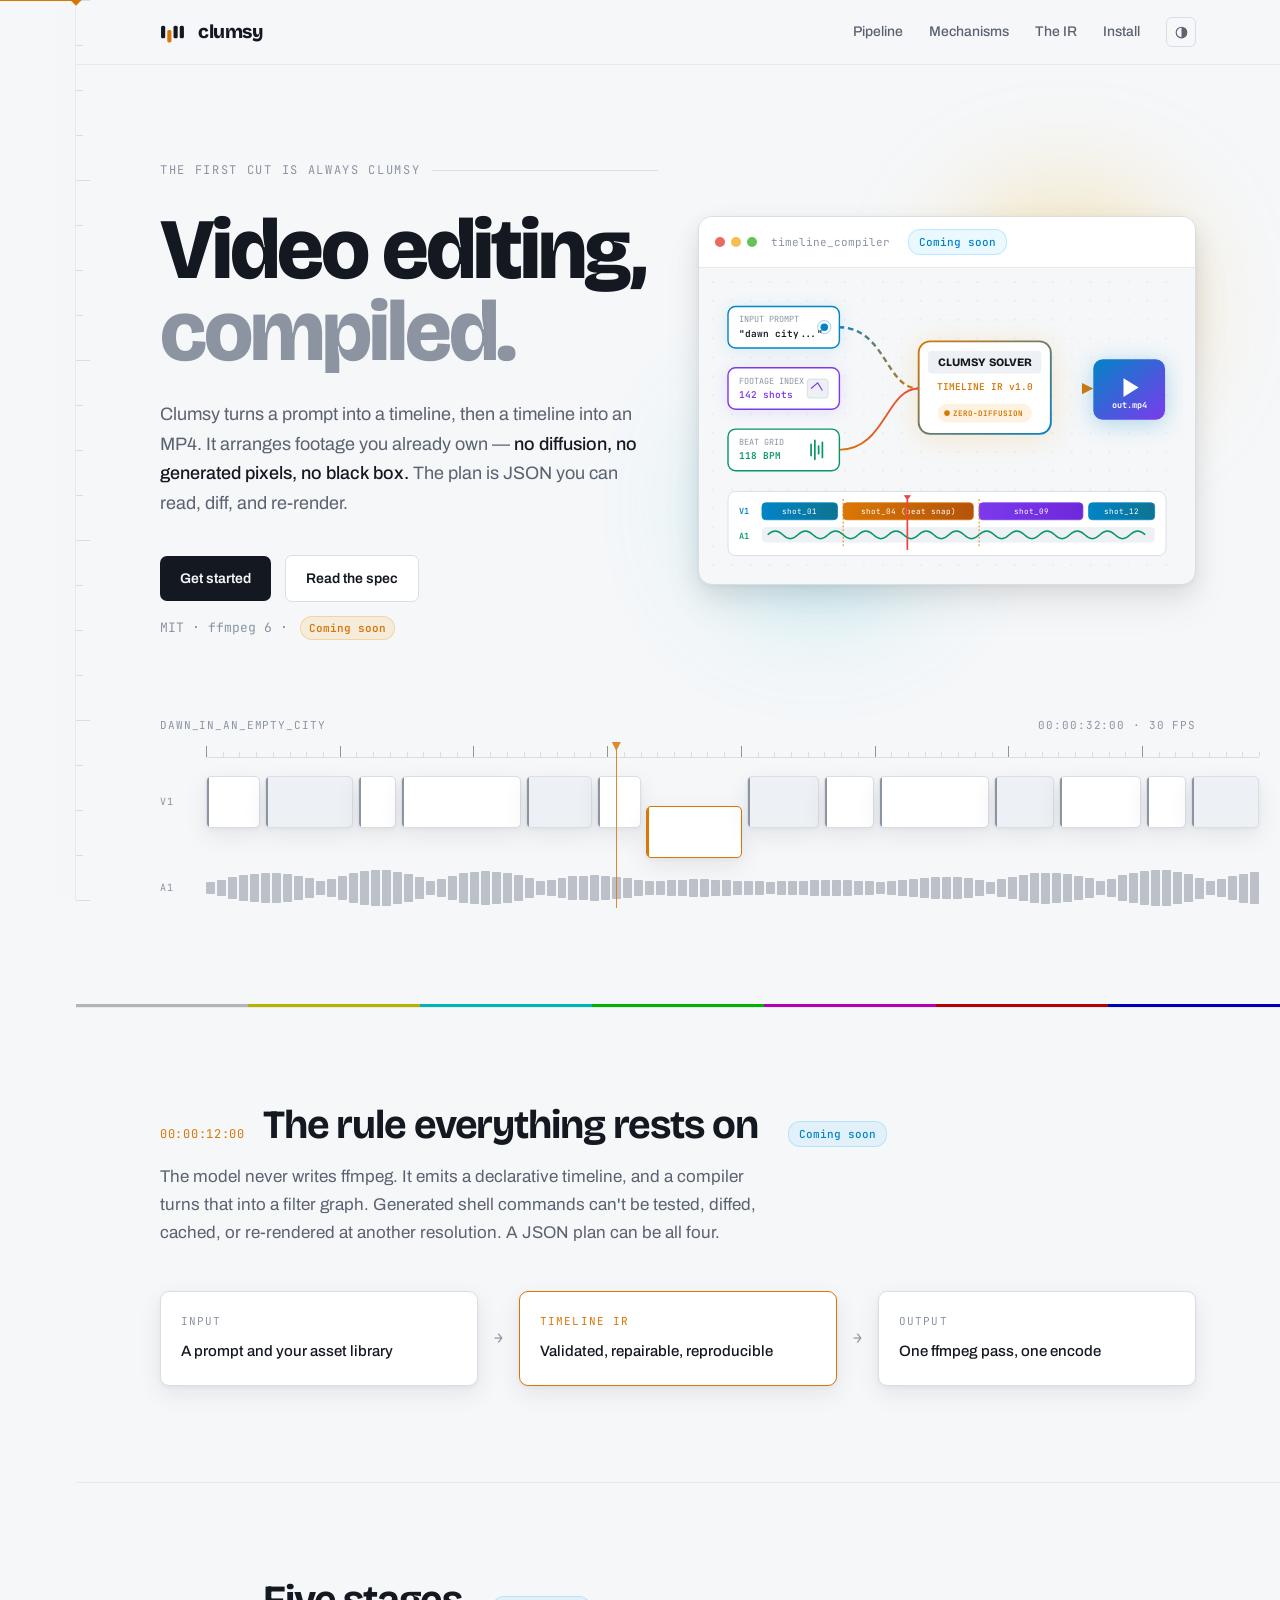
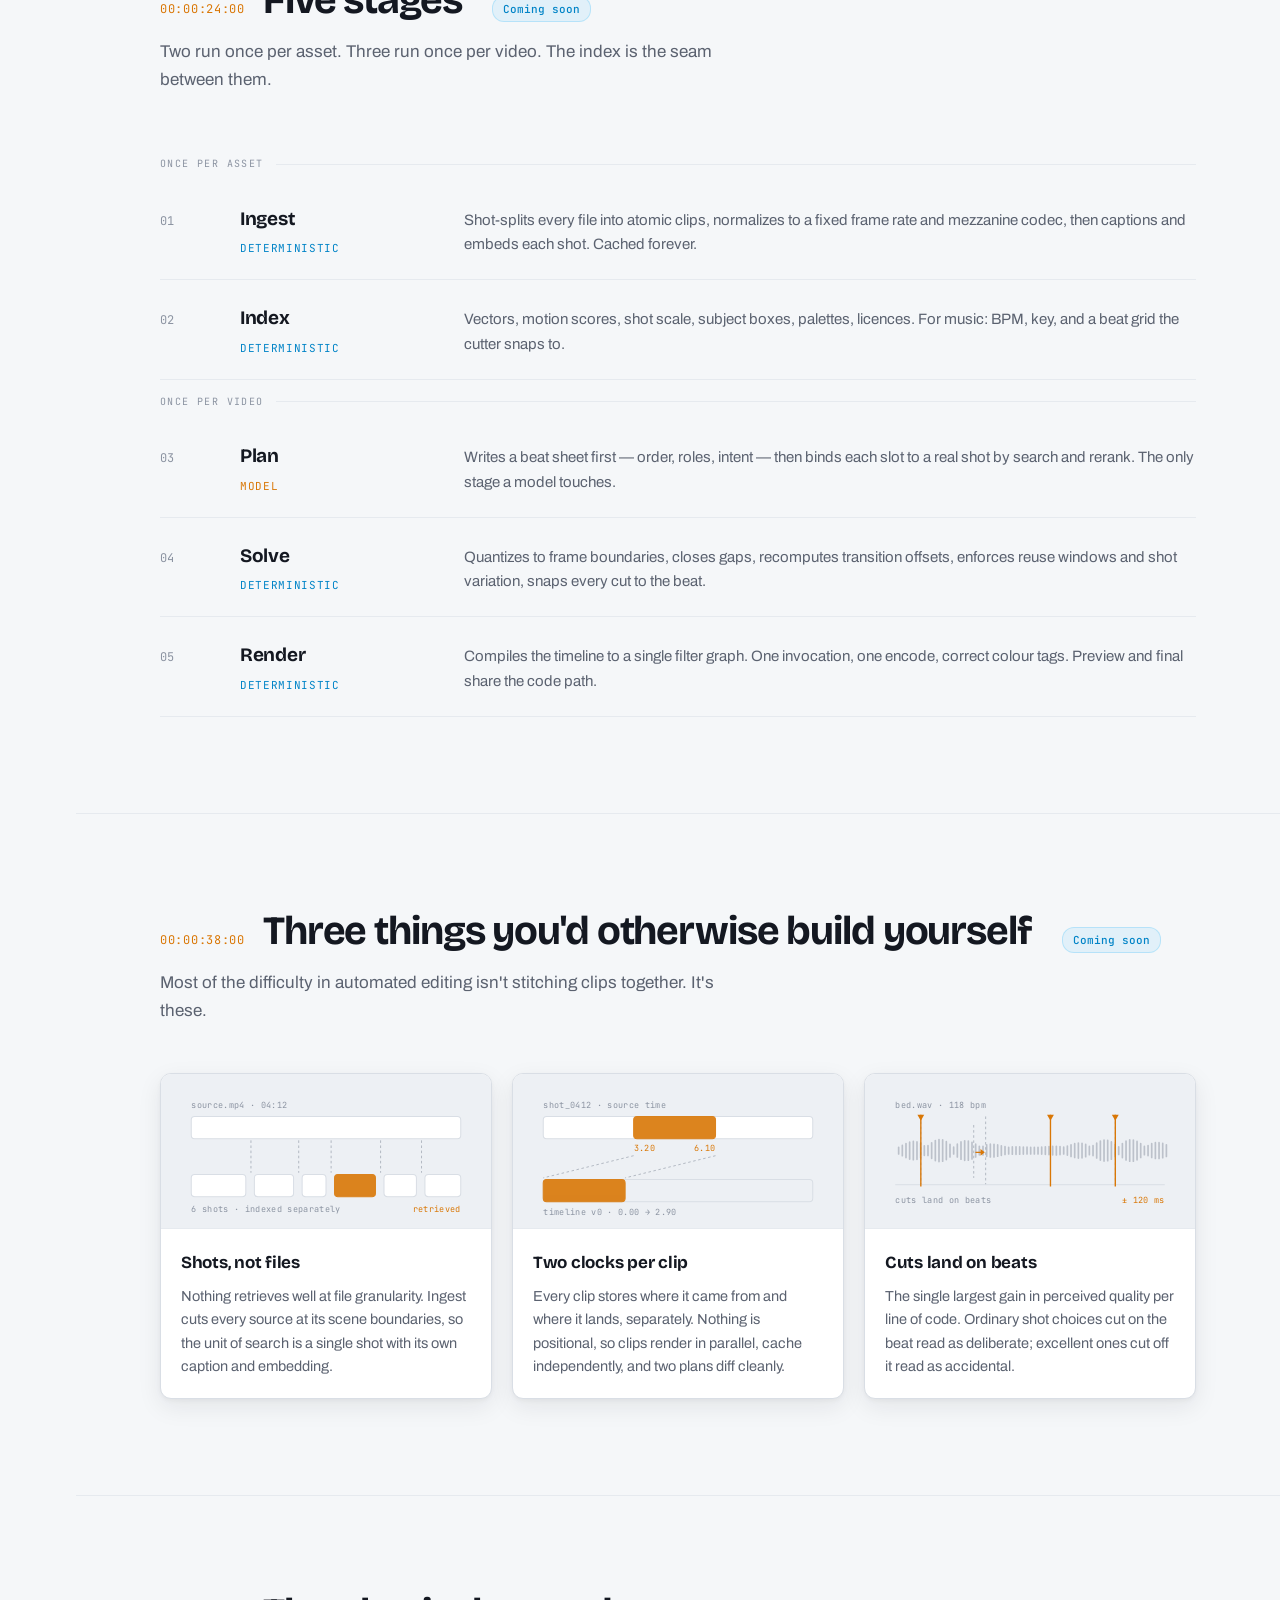
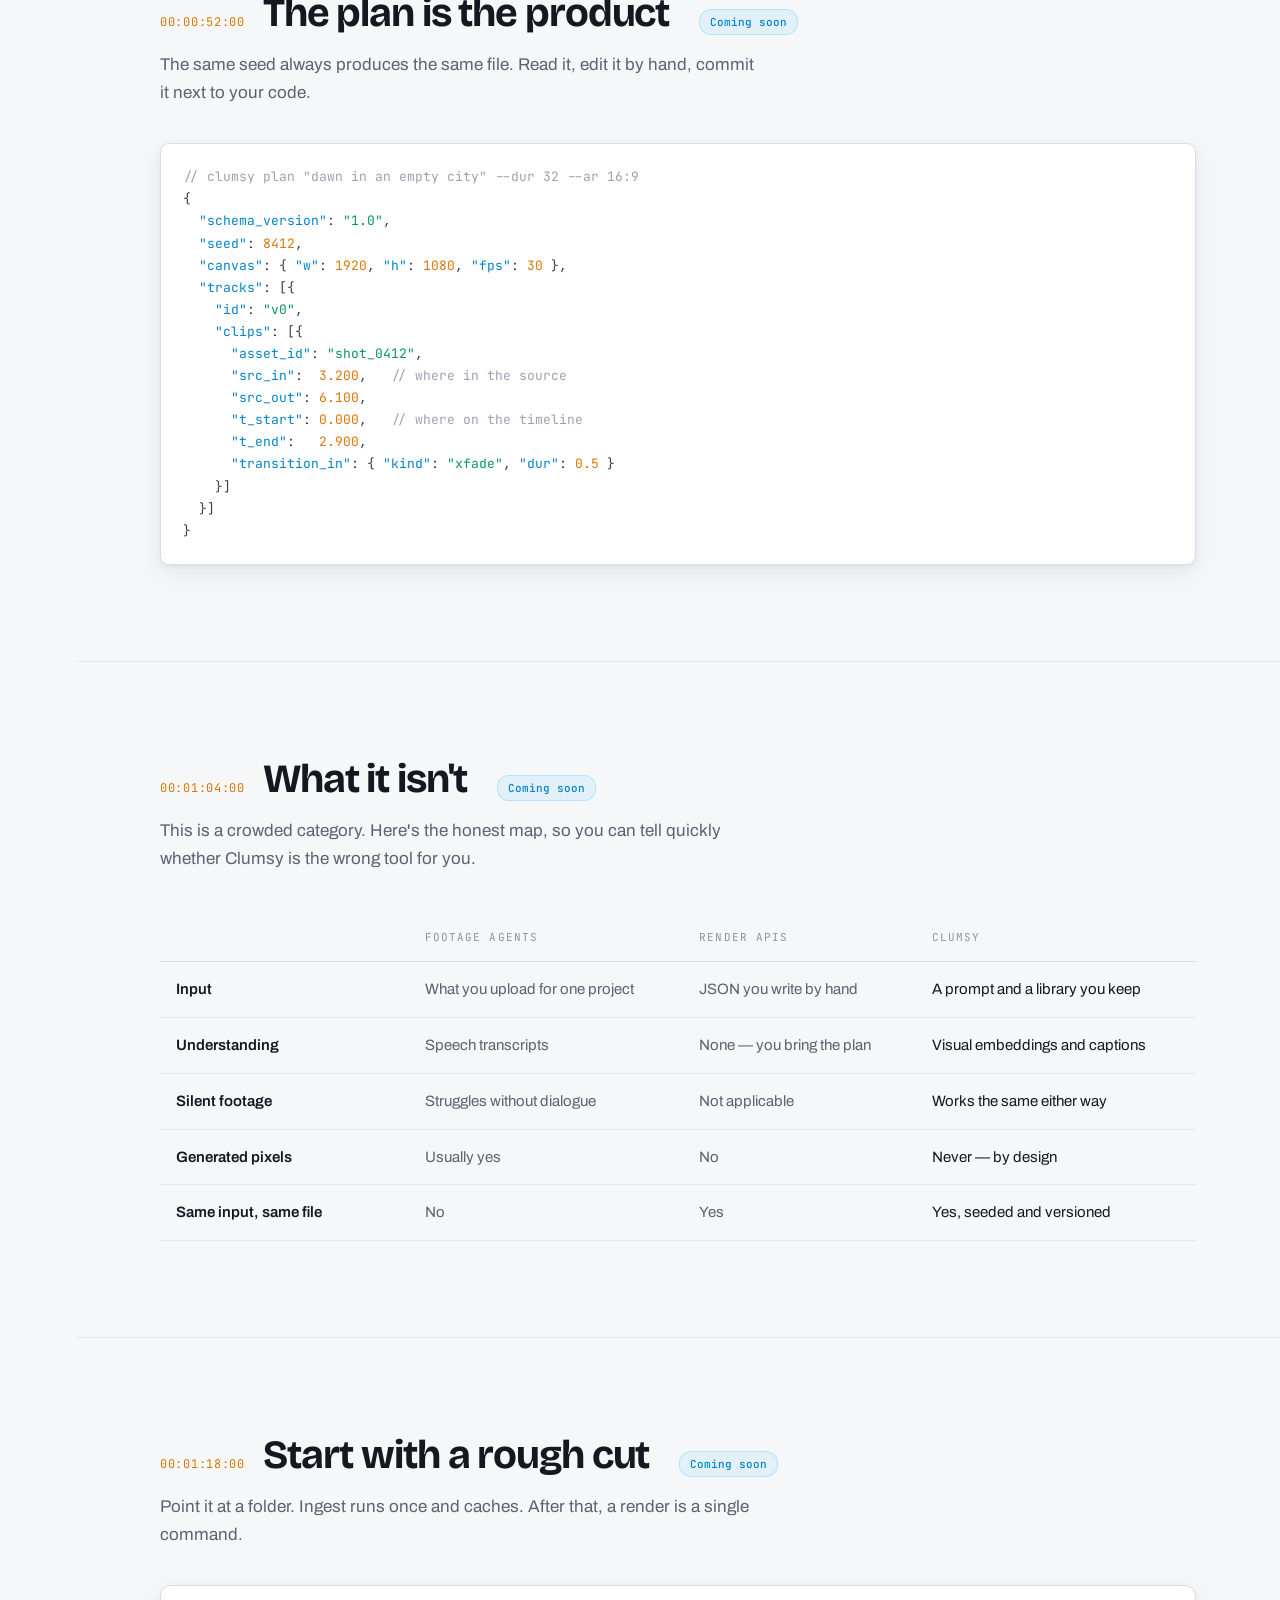
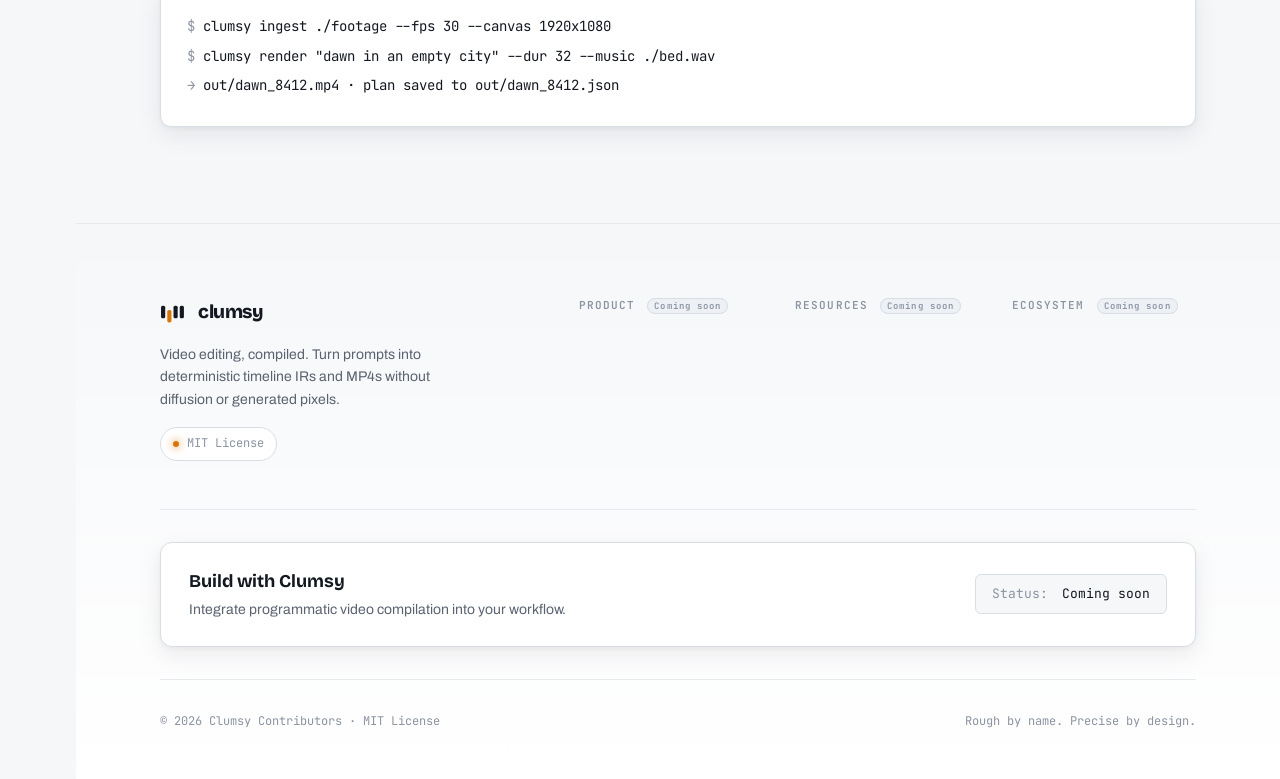
==== commit 1874857d: "comment out all footer column links" ====
--- a/public/index.html
+++ b/public/index.html
@@ -457,24 +457,30 @@
       <div class="foot-cols">
         <div class="foot-col">
           <h4>Product <span class="cs-col-tag">Coming soon</span></h4>
+          <!--
           <a href="#pipeline">Pipeline</a>
           <a href="#mechs">Mechanisms</a>
           <a href="#ir">Timeline IR Spec</a>
           <a href="#compare">Comparison</a>
           <a href="#install">Quickstart</a>
+          -->
         </div>
         <div class="foot-col">
           <h4>Resources <span class="cs-col-tag">Coming soon</span></h4>
+          <!--
           <a href="https://github.com" target="_blank" rel="noreferrer">GitHub Repository</a>
           <a href="#ir">JSON Schema</a>
           <a href="https://ffmpeg.org" target="_blank" rel="noreferrer">ffmpeg 6 Docs</a>
           <a href="#install">CLI Reference</a>
+          -->
         </div>
         <div class="foot-col">
           <h4>Ecosystem <span class="cs-col-tag">Coming soon</span></h4>
+          <!--
           <a href="#">ffmpeg Compiler</a>
           <a href="#">Beat Detector</a>
           <a href="#">Shot Embedder</a>
+          -->
         </div>
       </div>
     </div>
--- a/public/styles.css
+++ b/public/styles.css
@@ -441,31 +441,77 @@
 .foot-note{font-family:'JetBrains Mono',monospace;font-size:12px;color:var(--dim)}
 
 @media(max-width:900px){
+  :root{--rail:0px}
+  .rail{display:none}
+  .shell{padding-left:0}
+  .wrap{padding:0 20px}
+  .nav-links a{display:none}
+  .hero-grid{grid-template-columns:1fr; gap:32px;}
+  .rule-flow{grid-template-columns:1fr;gap:12px}
+  .arw{display:none}
+  .stage{grid-template-columns:1fr;gap:8px;padding:18px 0}
+  .cmp,.cmp thead,.cmp tbody,.cmp tr,.cmp th,.cmp td{display:block;width:auto}
+  .cmp thead{display:none}
+  .cmp tbody tr{border-bottom:1px solid var(--line);padding:14px 0}
+  .cmp th,.cmp td{border:0;padding:4px 0}
+  .cmp tbody th{width:auto}
+  .hero{padding:40px 0 0}
+  section{padding:48px 0}
   .foot-top{grid-template-columns:1fr;gap:36px;}
   .foot-cols{grid-template-columns:repeat(2,1fr);gap:24px;}
   .foot-cta-box{flex-direction:column;align-items:flex-start;gap:16px;}
 }
-@media(max-width:600px){
-  .foot-cols{grid-template-columns:1fr;}
-}
-
-@media(max-width:980px){.mechs{grid-template-columns:1fr}}
-@media(max-width:900px){
-  :root{--rail:0px}
-  .rail{display:none}
-  .shell{padding-left:0}
-  .wrap{padding:0 22px}
-  .nav-links a{display:none}
-  .rule-flow{grid-template-columns:1fr;gap:10px}
-  .arw{display:none}
-  .stage{grid-template-columns:1fr;gap:8px;padding:20px 0}
-  .cmp,.cmp thead,.cmp tbody,.cmp tr,.cmp th,.cmp td{display:block;width:auto}
-  .cmp thead{display:none}
-  .cmp tbody tr{border-bottom:1px solid var(--line);padding:12px 0}
-  .cmp th,.cmp td{border:0;padding:5px 0}
-  .cmp tbody th{width:auto}
-  .hero{padding:64px 0 0}
-  section{padding:64px 0}
+
+@media(max-width:640px){
+  .wrap{padding:0 16px}
+  h1{font-size:clamp(32px,8.5vw,44px);line-height:1.05;}
+  .lede{font-size:15px;margin-top:14px;line-height:1.55;}
+  .sec-head{flex-direction:column;align-items:flex-start;gap:4px;}
+  .sec-head h2{font-size:22px;}
+  .cs-tag{margin-left:0;margin-top:4px;}
+  .hero-cta{flex-direction:column;align-items:stretch;gap:10px;}
+  .btn{text-align:center;padding:12px 16px;}
+  .hero-note{text-align:center;margin-top:4px;font-size:12px;}
+  
+  /* Timeline Strip Mobile Optimization */
+  .strip{margin:40px 0 0;padding-bottom:48px;}
+  .strip-head{flex-direction:column;align-items:flex-start;gap:4px;font-size:10px;}
+  .strip-body{
+    display:flex;
+    flex-direction:column;
+    gap:8px;
+    overflow-x:auto;
+    -webkit-overflow-scrolling:touch;
+    padding-bottom:12px;
+  }
+  .ruler{width:600px;margin-bottom:8px;}
+  .track{width:600px;height:72px;}
+  .wave{width:600px;height:32px;}
+  .lbl{font-size:9px;}
+  .lbl-v, .lbl-a{display:none;}
+  .clip{height:44px;}
+
+  /* Cards View Optimization (Rule boxes, Mechanism Cards, Stage Items) */
+  .rule-box{padding:16px;border-radius:10px;}
+  .rule-box .v{font-size:14px;}
+  
+  .mechs{grid-template-columns:1fr;gap:16px;margin-top:28px;}
+  .mech{border-radius:12px;}
+  .mech figure{padding:14px 14px 4px;}
+  .mech-txt{padding:16px;}
+  .mech h3{font-size:16px;}
+  .mech p{font-size:13.5px;line-height:1.55;}
+
+  .hero-card{border-radius:12px;}
+  .hero-card-head{padding:8px 10px;gap:4px;}
+  .card-title{font-size:10px;margin-left:4px;overflow:hidden;text-overflow:ellipsis;white-space:nowrap;}
+  
+  .foot-cols{grid-template-columns:1fr;gap:20px;}
+  .foot-btm{flex-direction:column;align-items:flex-start;gap:8px;}
+  .foot-cta-box{padding:18px 20px;}
+  
+  pre{padding:14px;font-size:11px;border-radius:8px;}
+  .install{padding:16px;font-size:12px;border-radius:8px;}
 }
 
 @media(prefers-reduced-motion:no-preference){
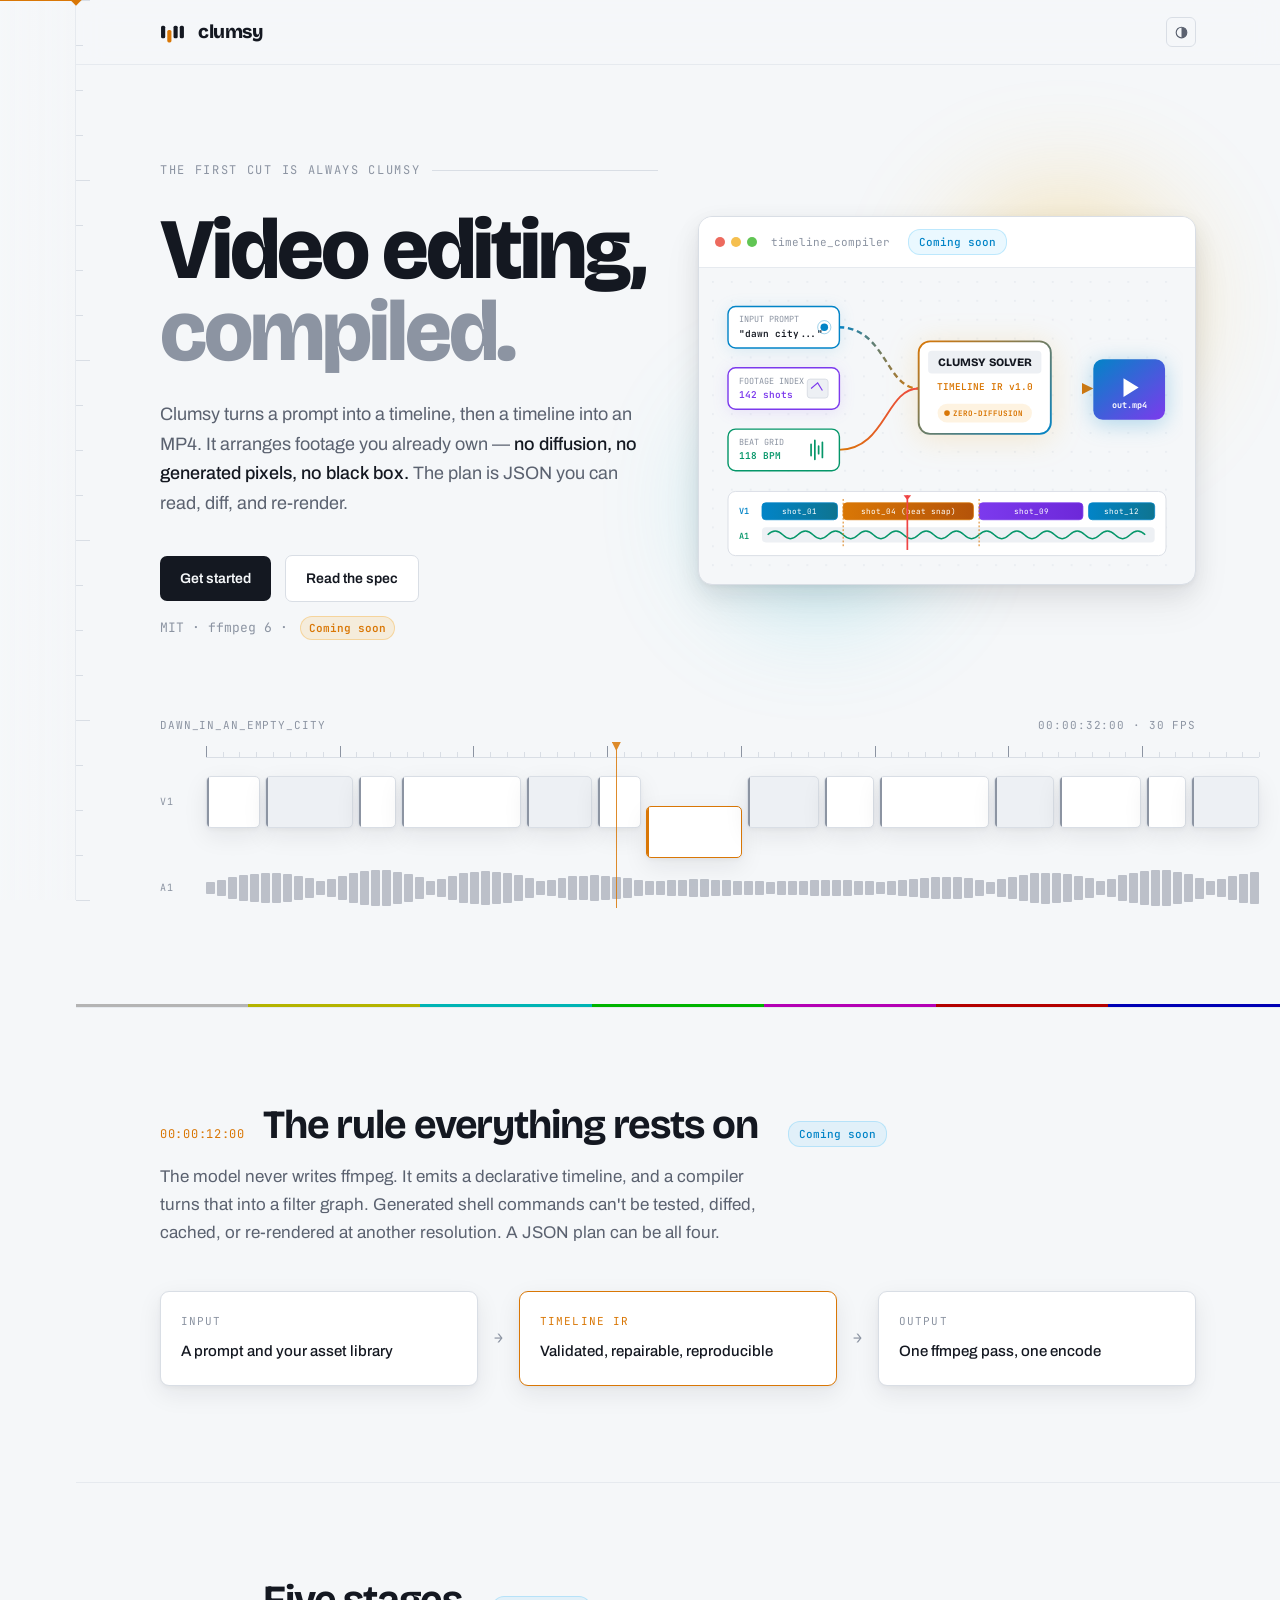
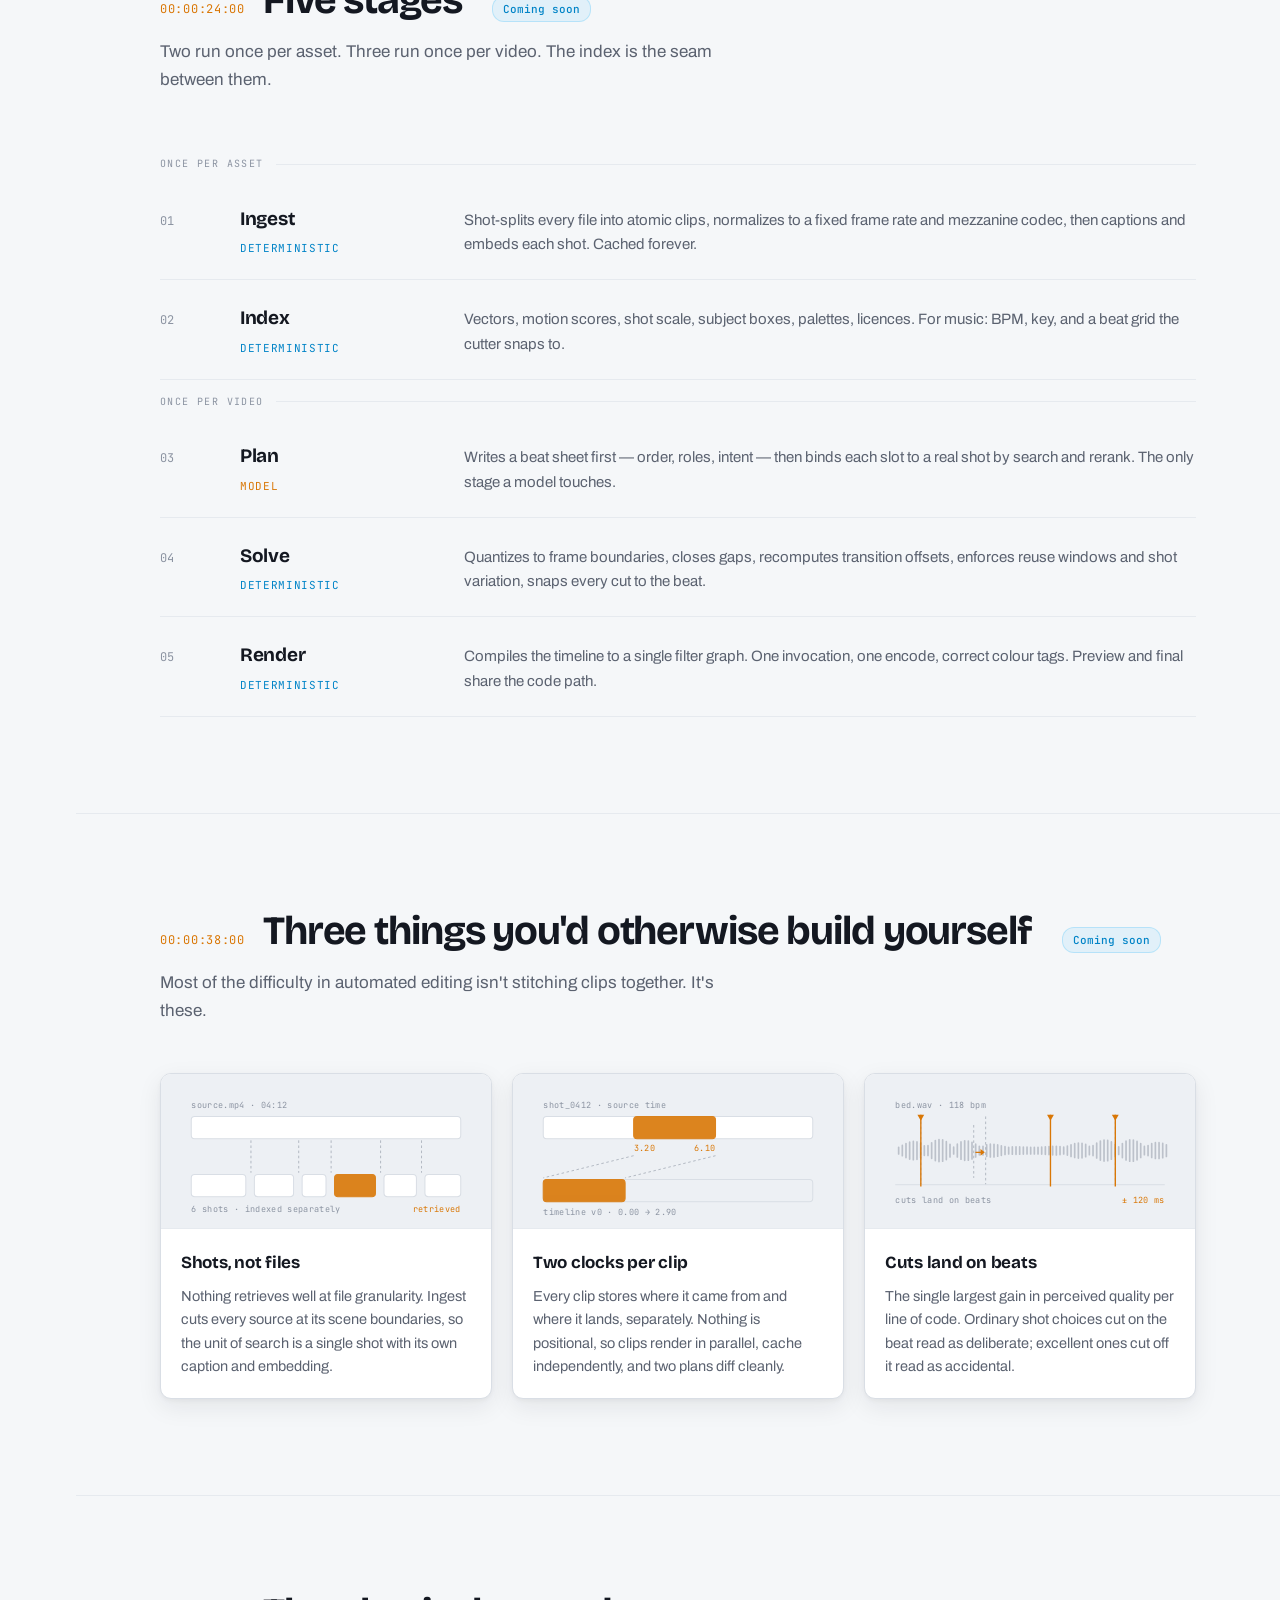
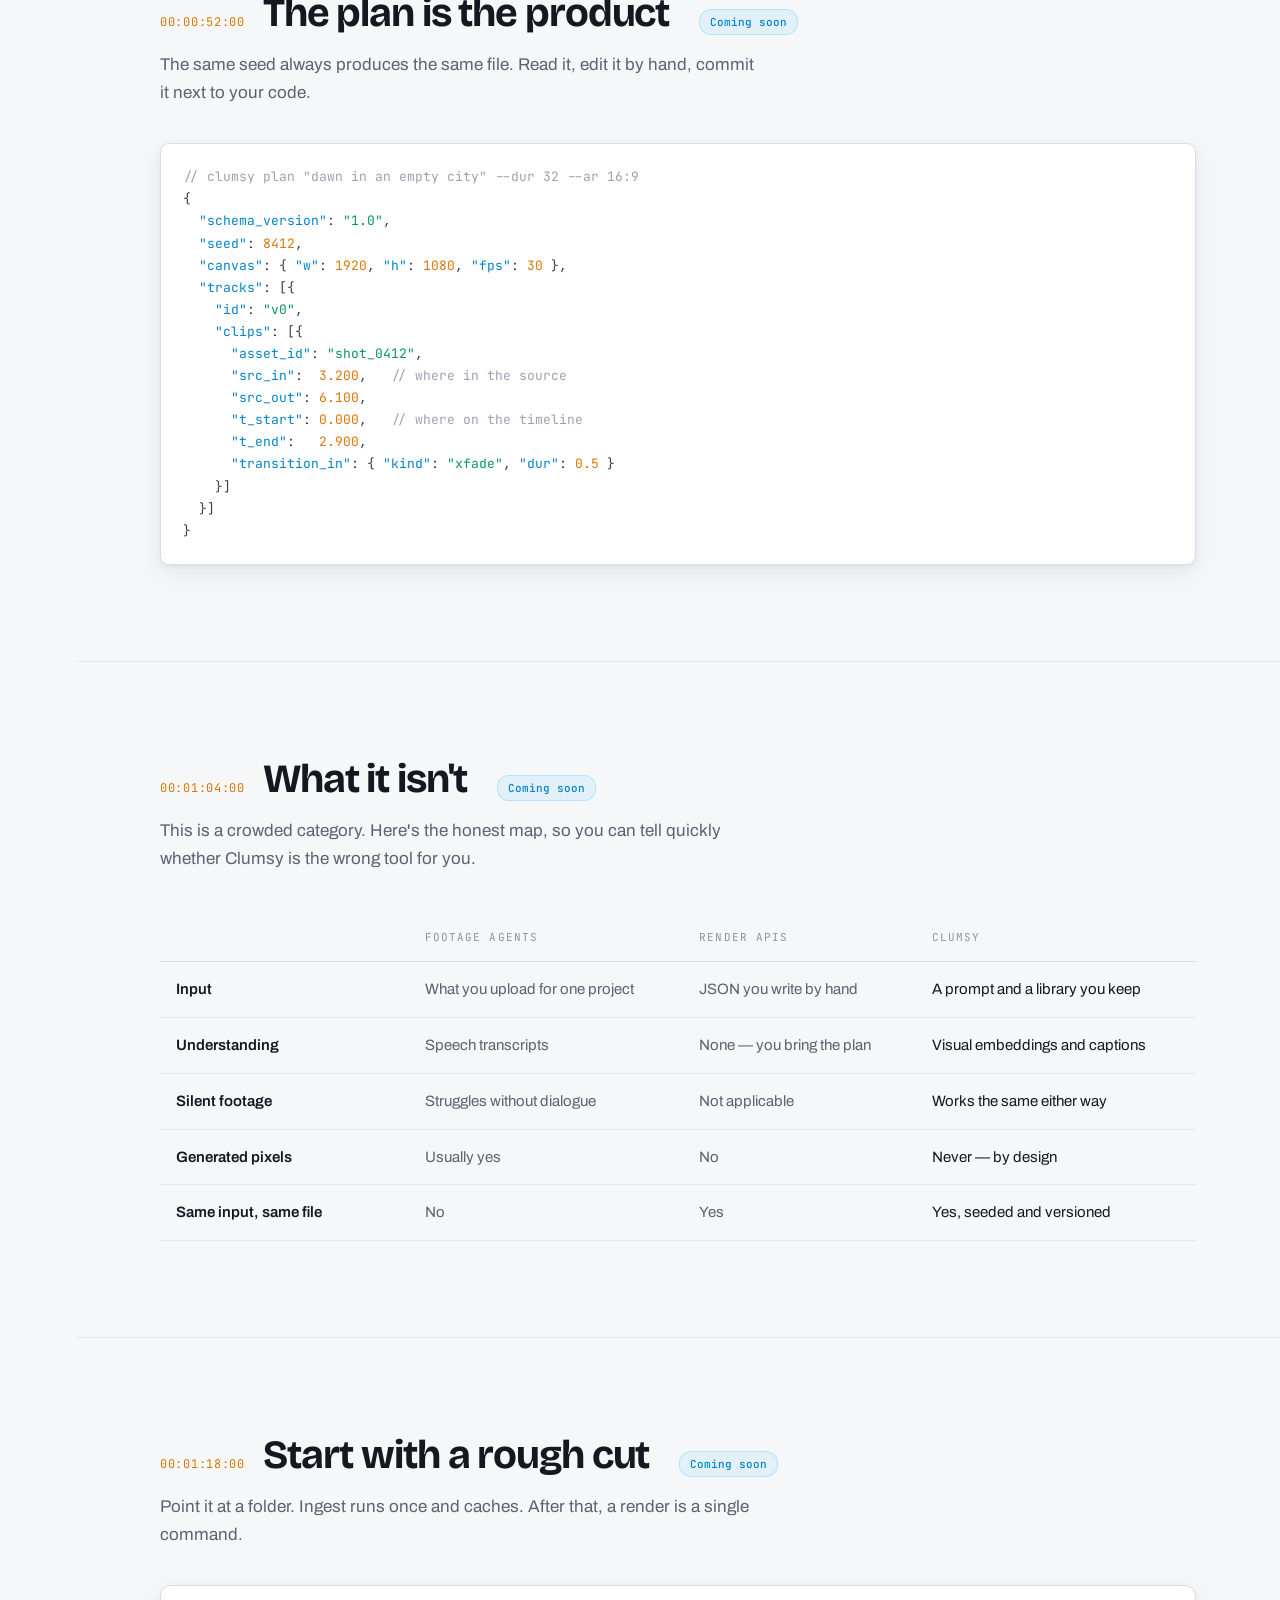
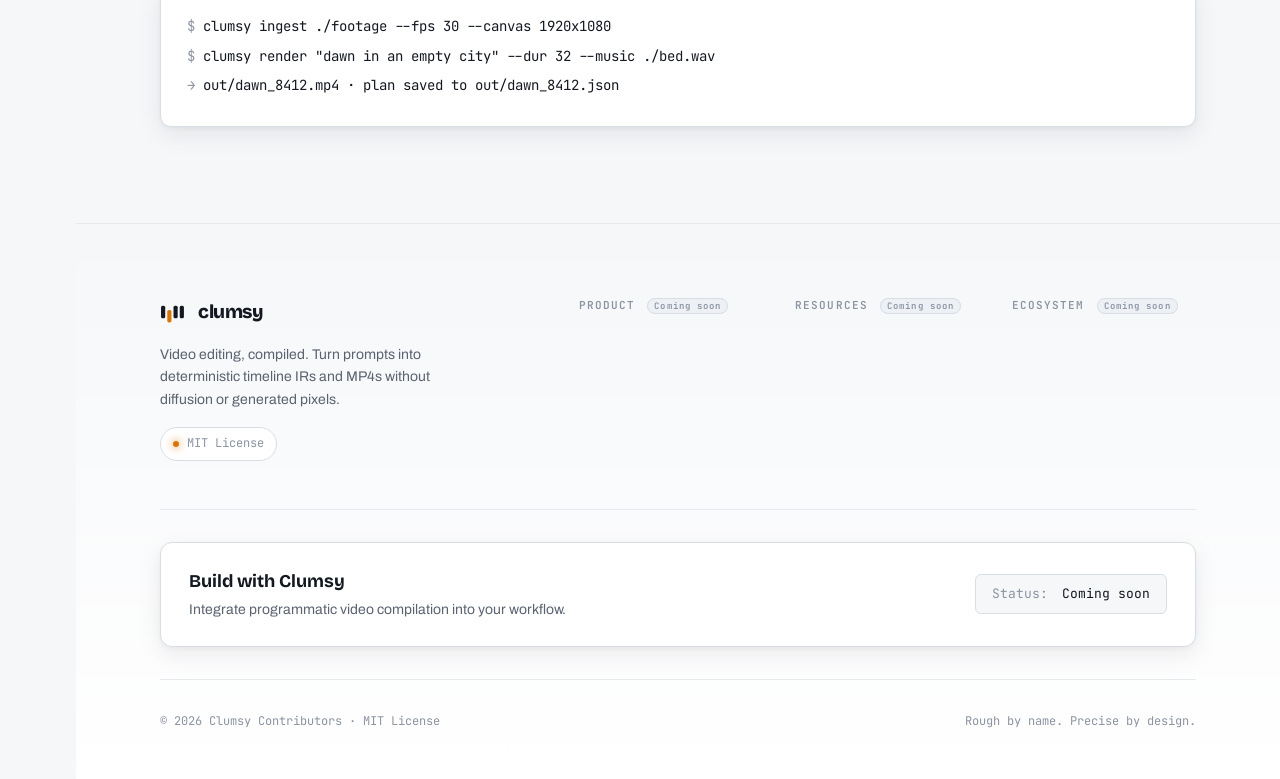
==== commit af34dbe5: "comment out header navbar links" ====
--- a/public/index.html
+++ b/public/index.html
@@ -32,10 +32,12 @@
       <span class="brand-name">clumsy</span>
     </div>
     <div class="nav-links">
+      <!--
       <a href="#pipeline">Pipeline</a>
       <a href="#mechs">Mechanisms</a>
       <a href="#ir">The IR</a>
       <a href="#install">Install</a>
+      -->
       <button class="theme-btn" id="themeBtn" aria-label="Switch to dark theme">
         <svg viewBox="0 0 24 24" fill="none" stroke="currentColor" stroke-width="1.8">
           <circle cx="12" cy="12" r="8.5"/>
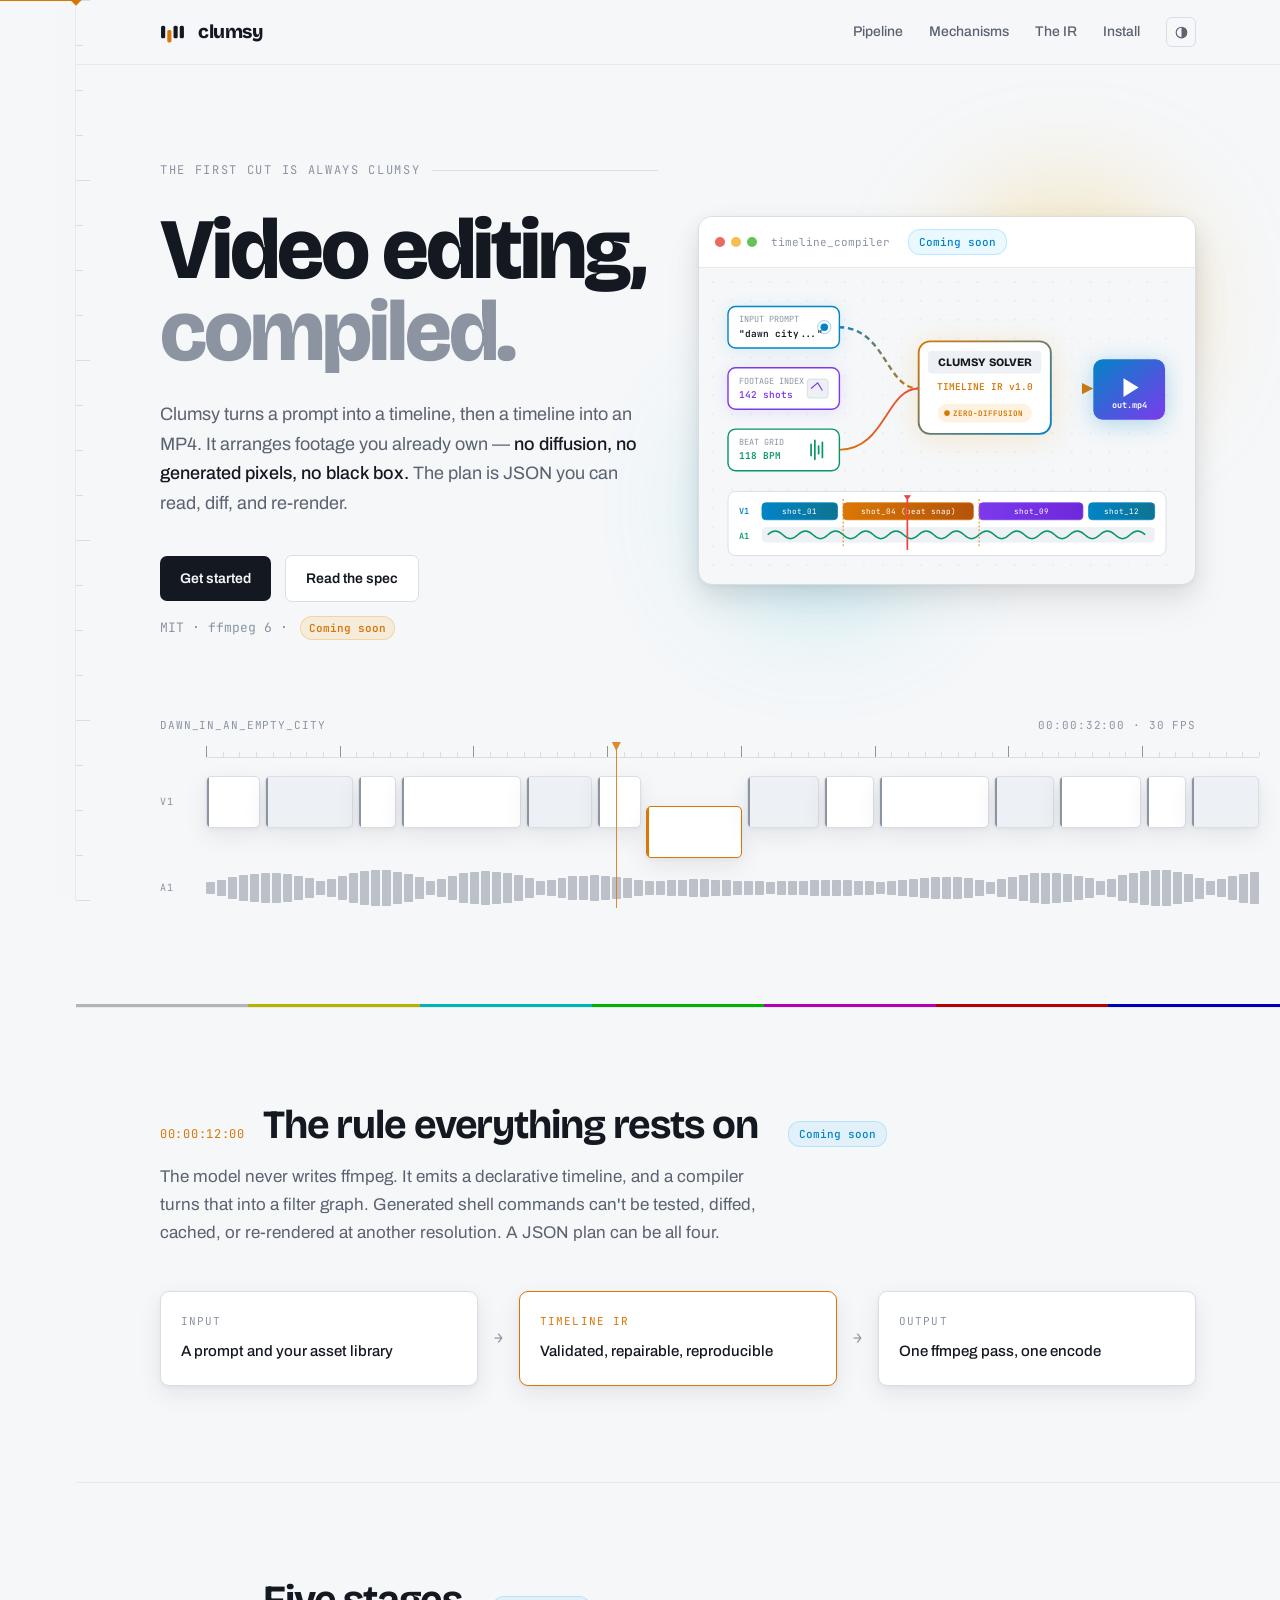
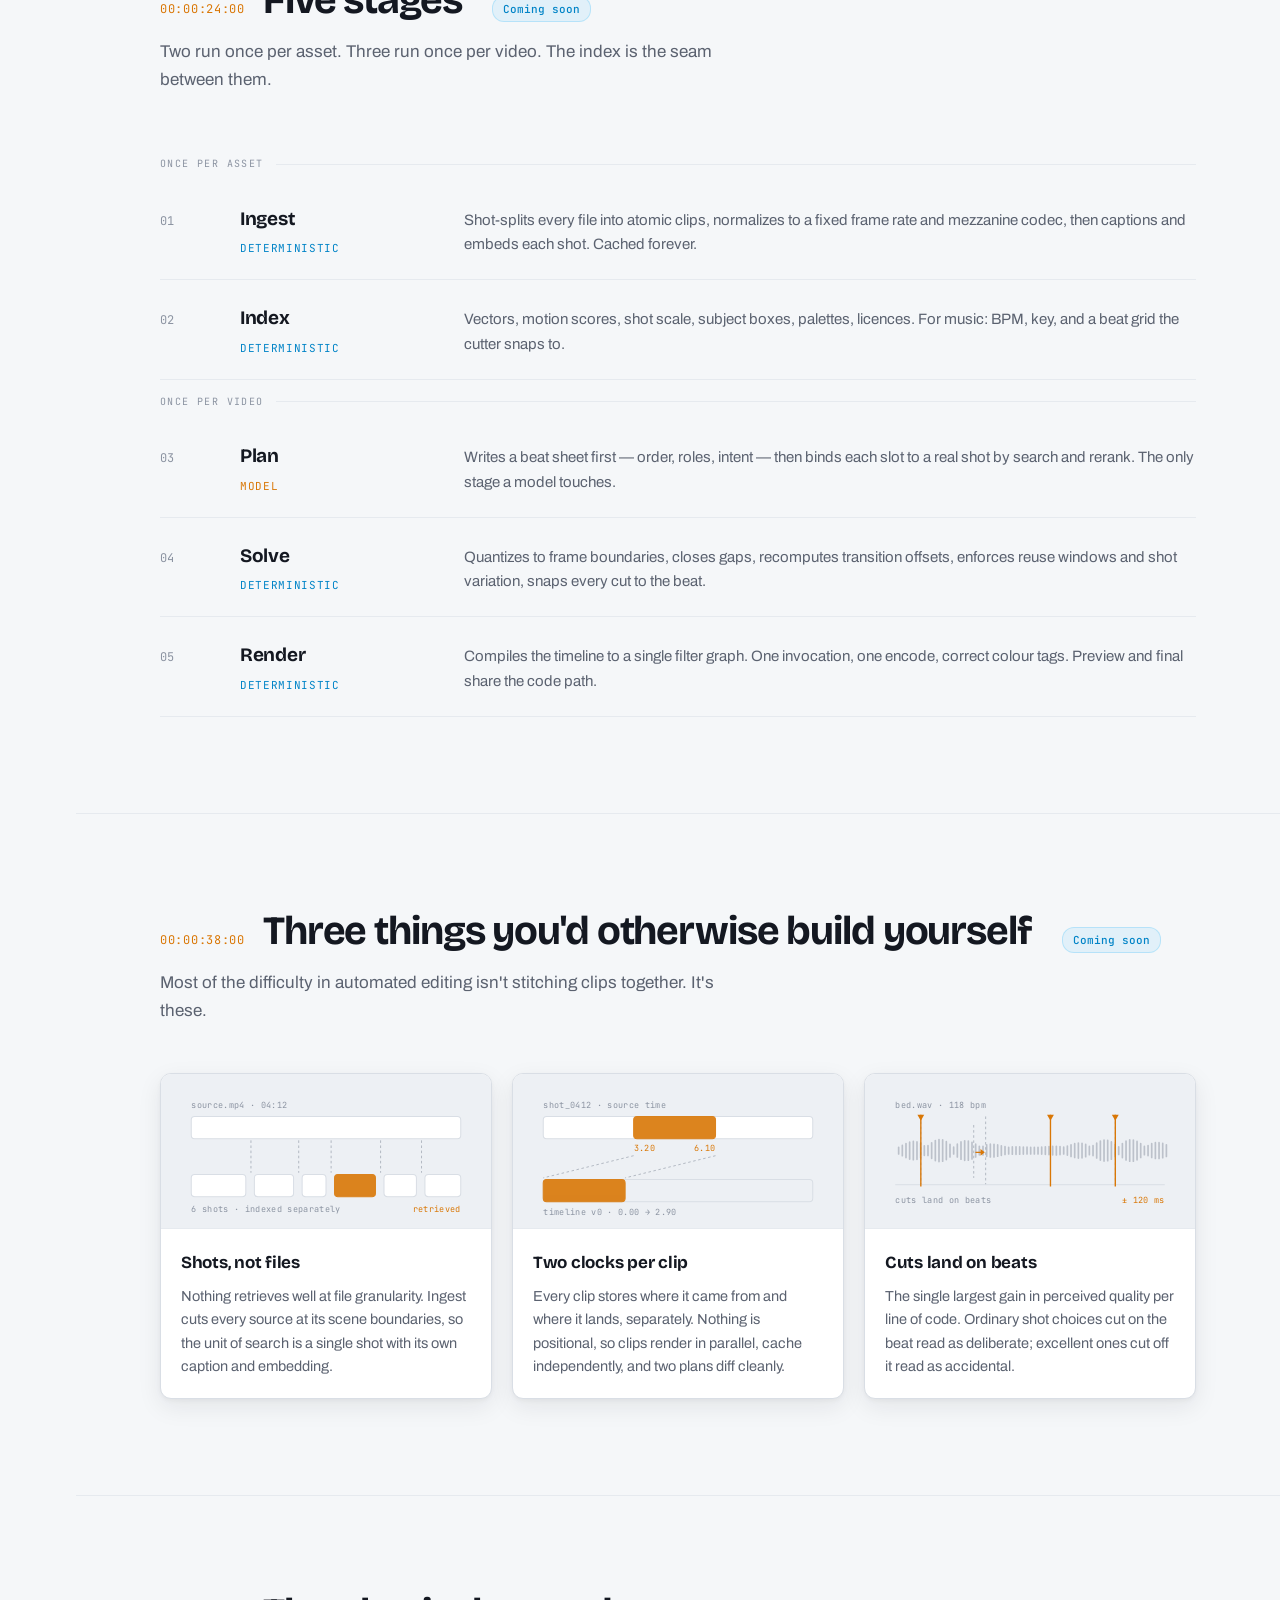
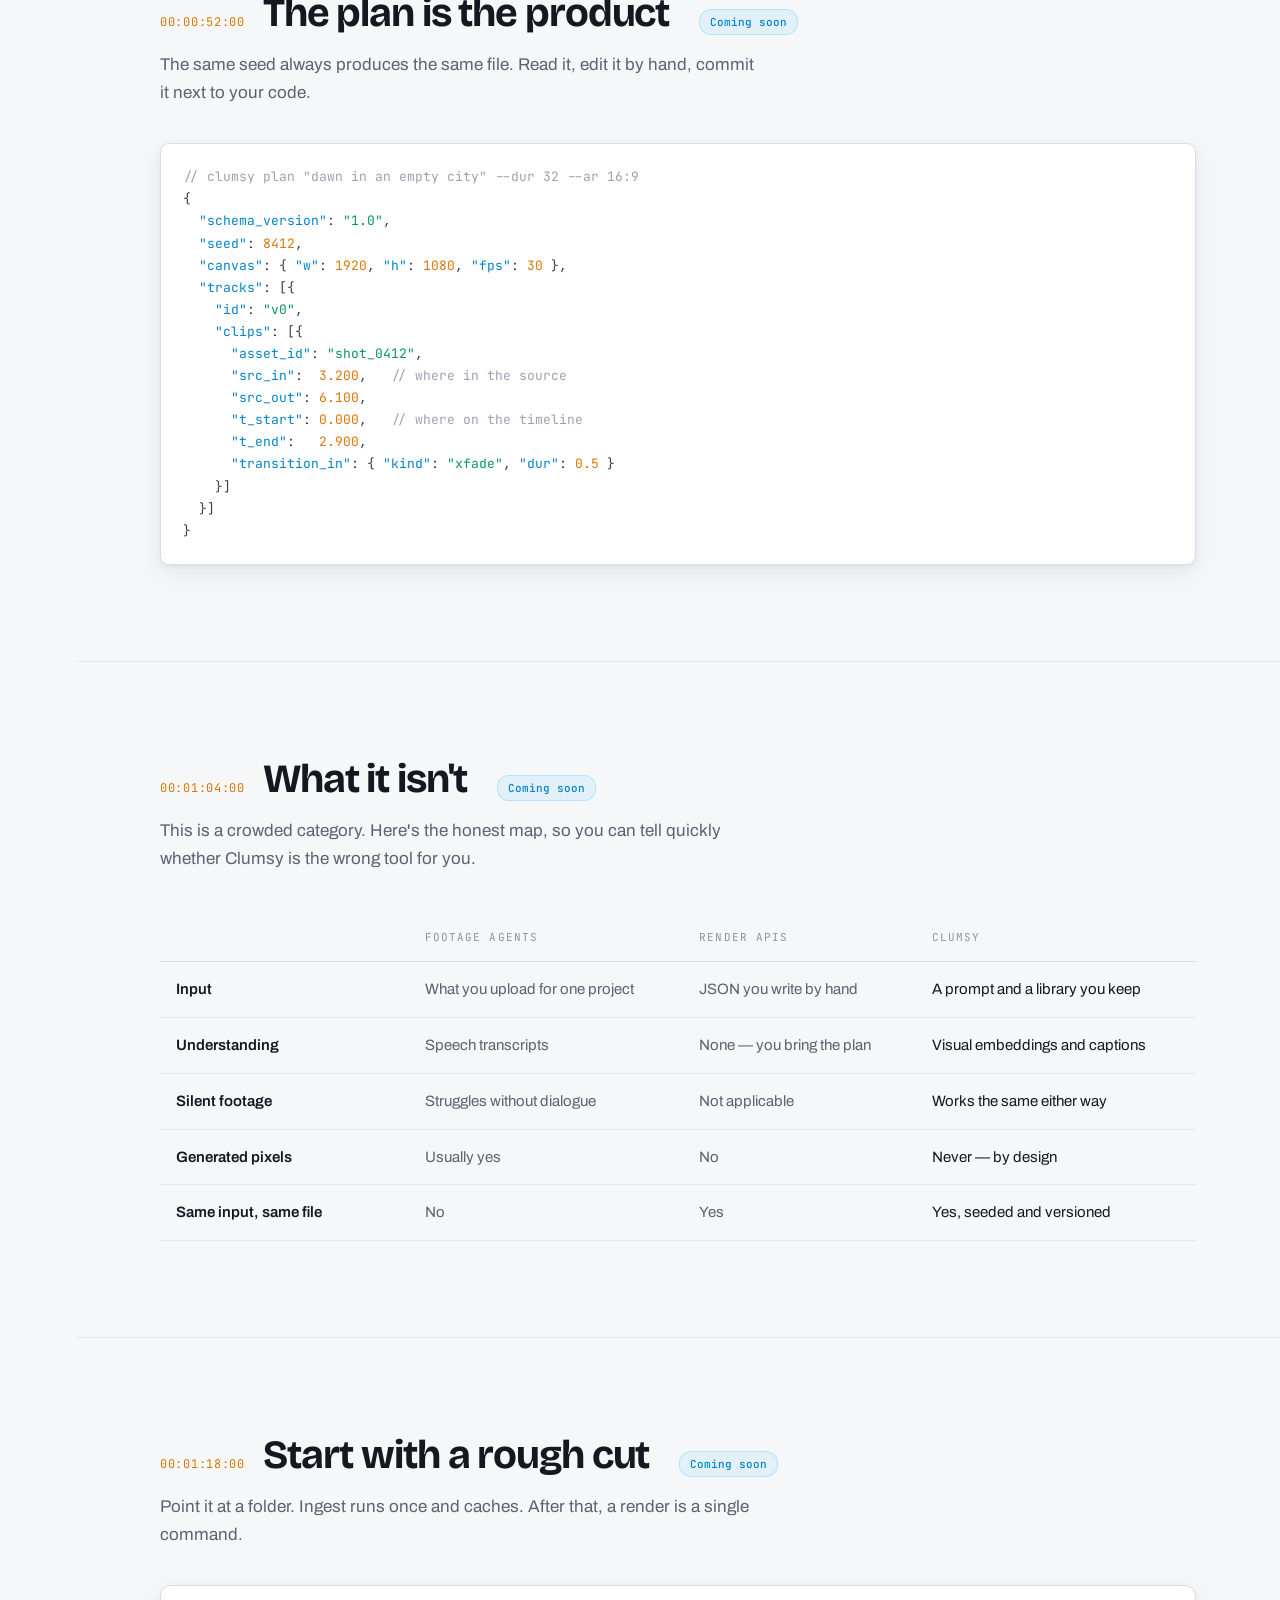
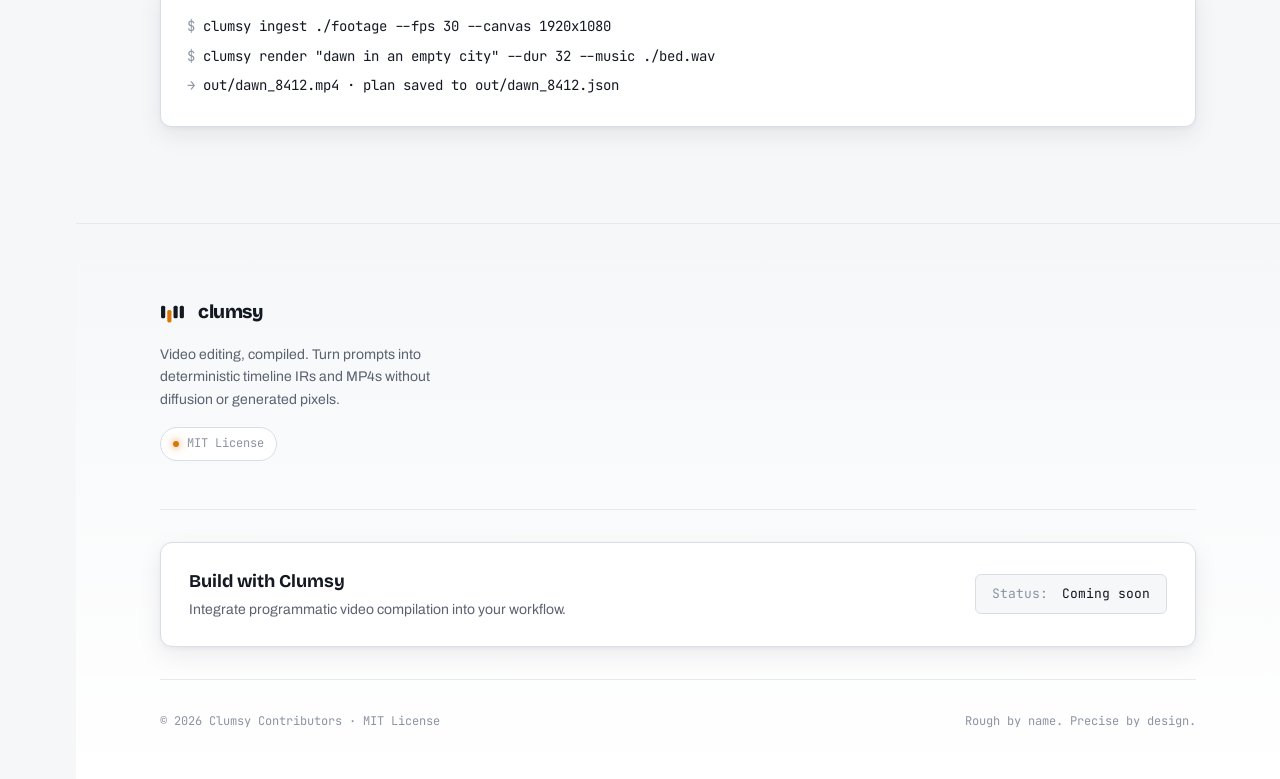
==== commit a5938fe5: "comment out Product, Resources, and Ecosystem footer column section" ====
--- a/public/index.html
+++ b/public/index.html
@@ -32,12 +32,10 @@
       <span class="brand-name">clumsy</span>
     </div>
     <div class="nav-links">
-      <!--
       <a href="#pipeline">Pipeline</a>
       <a href="#mechs">Mechanisms</a>
       <a href="#ir">The IR</a>
       <a href="#install">Install</a>
-      -->
       <button class="theme-btn" id="themeBtn" aria-label="Switch to dark theme">
         <svg viewBox="0 0 24 24" fill="none" stroke="currentColor" stroke-width="1.8">
           <circle cx="12" cy="12" r="8.5"/>
@@ -456,35 +454,31 @@
         </div>
       </div>
 
+      <!--
       <div class="foot-cols">
         <div class="foot-col">
           <h4>Product <span class="cs-col-tag">Coming soon</span></h4>
-          <!--
           <a href="#pipeline">Pipeline</a>
           <a href="#mechs">Mechanisms</a>
           <a href="#ir">Timeline IR Spec</a>
           <a href="#compare">Comparison</a>
           <a href="#install">Quickstart</a>
-          -->
         </div>
         <div class="foot-col">
           <h4>Resources <span class="cs-col-tag">Coming soon</span></h4>
-          <!--
           <a href="https://github.com" target="_blank" rel="noreferrer">GitHub Repository</a>
           <a href="#ir">JSON Schema</a>
           <a href="https://ffmpeg.org" target="_blank" rel="noreferrer">ffmpeg 6 Docs</a>
           <a href="#install">CLI Reference</a>
-          -->
         </div>
         <div class="foot-col">
           <h4>Ecosystem <span class="cs-col-tag">Coming soon</span></h4>
-          <!--
           <a href="#">ffmpeg Compiler</a>
           <a href="#">Beat Detector</a>
           <a href="#">Shot Embedder</a>
-          -->
-        </div>
-      </div>
+        </div>
+      </div>
+      -->
     </div>
 
     <div class="foot-mid">
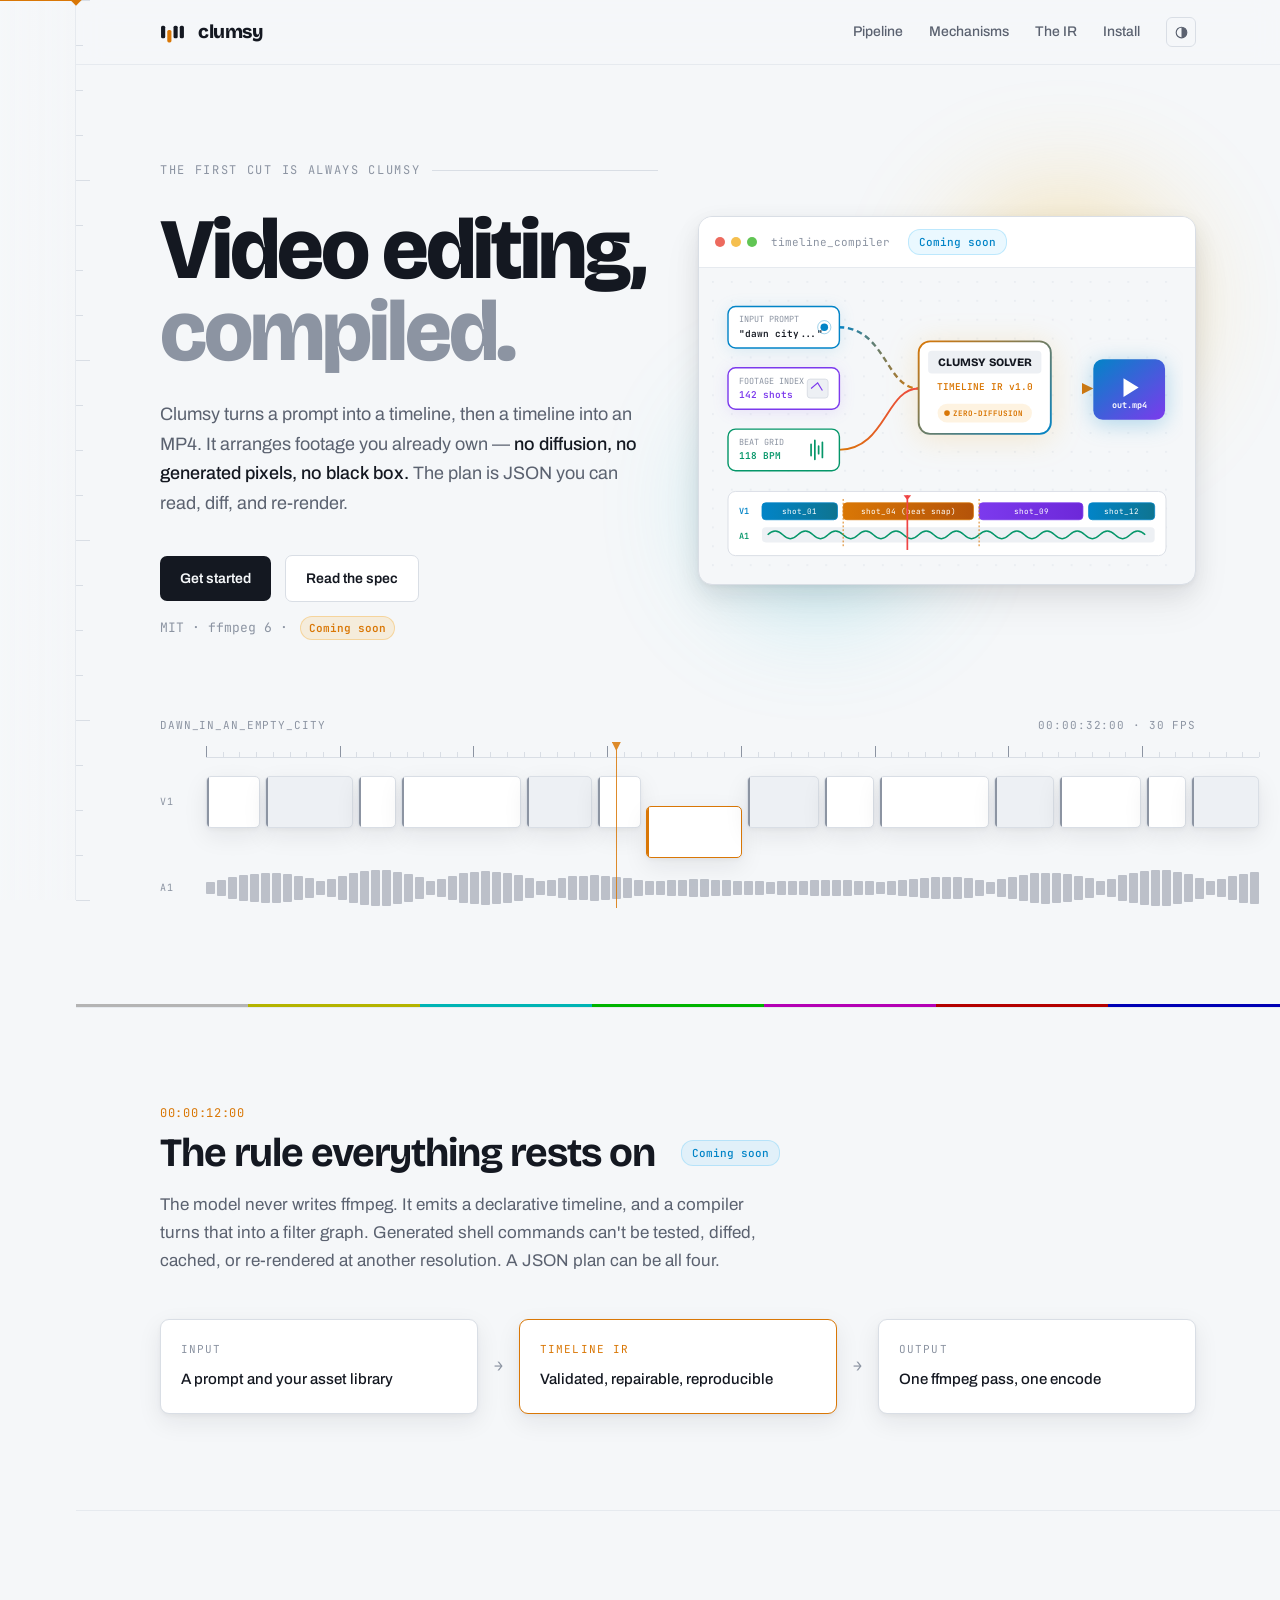
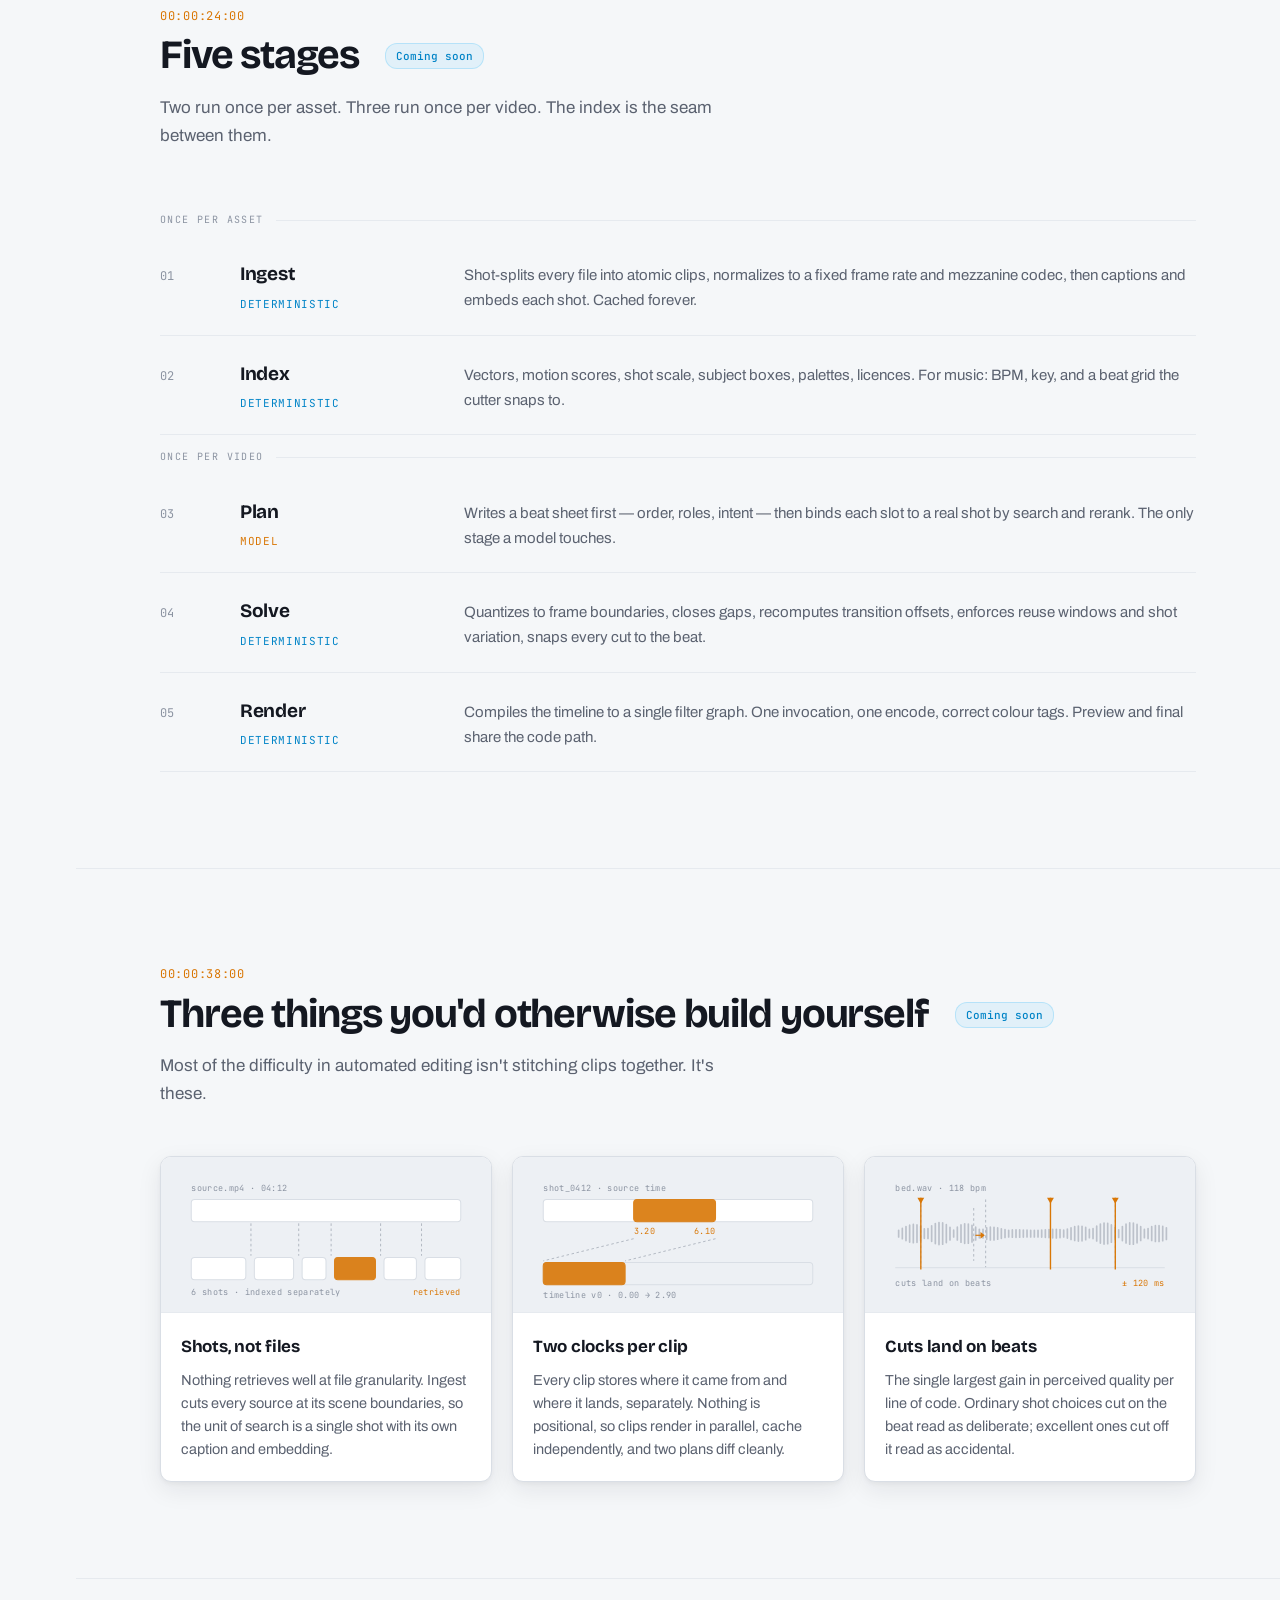
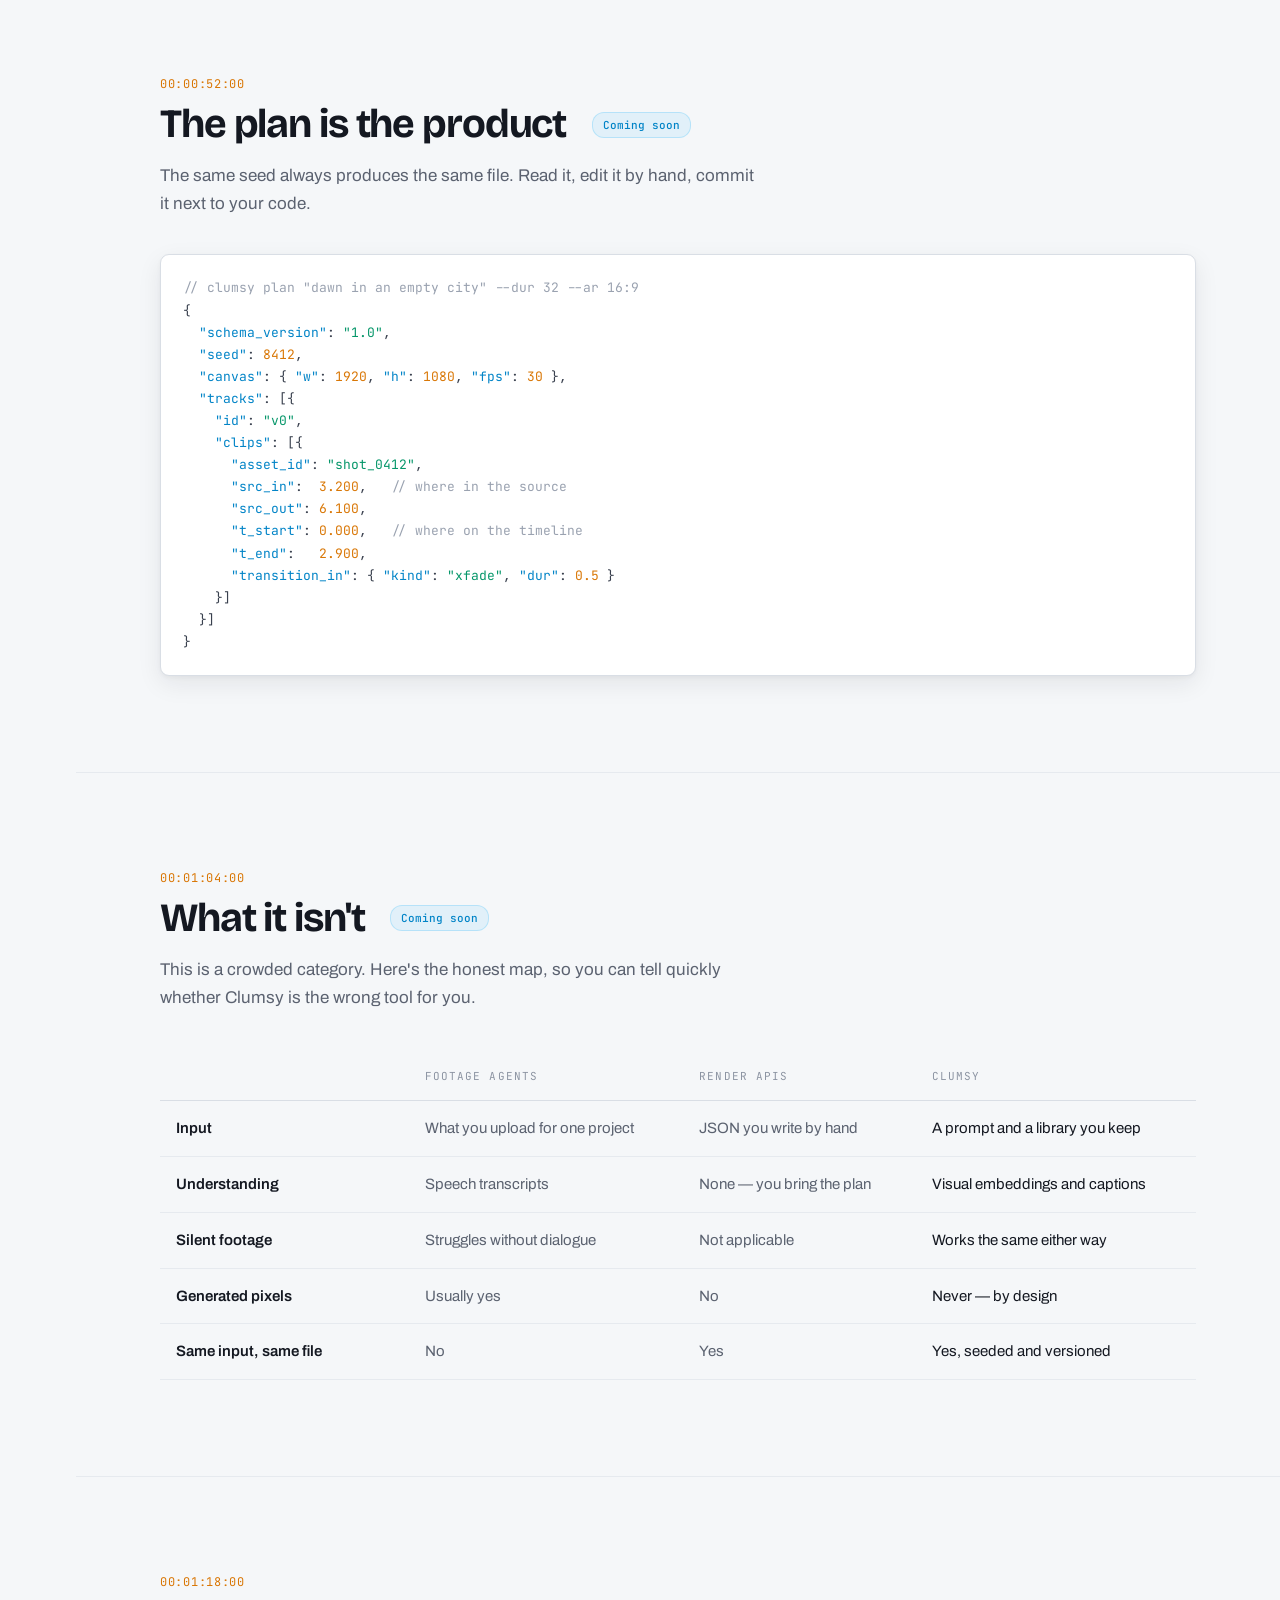
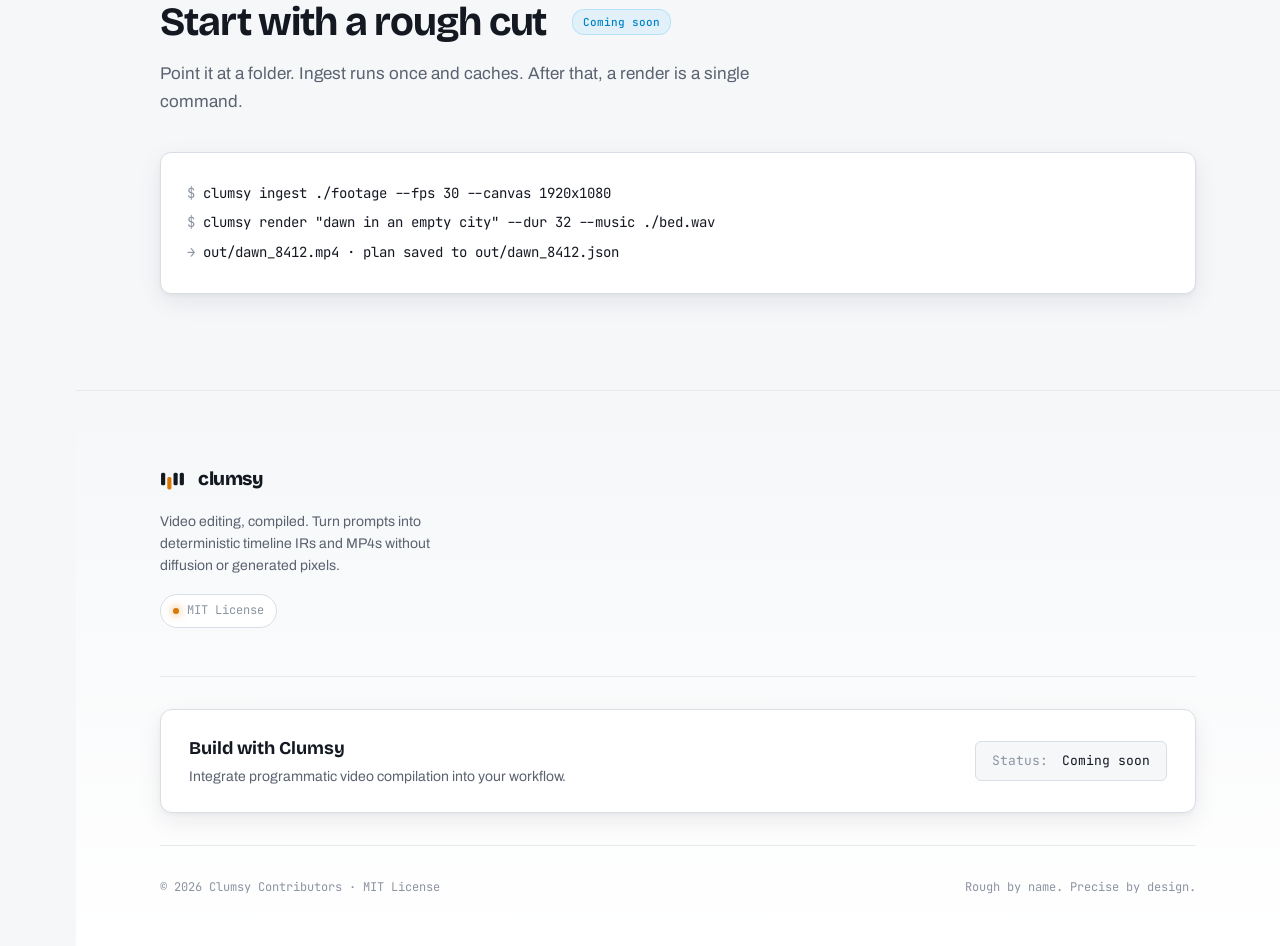
==== commit fd5d85df: "move section timecodes above section headings" ====
--- a/public/index.html
+++ b/public/index.html
@@ -42,7 +42,19 @@
           <path d="M12 3.5a8.5 8.5 0 0 1 0 17z" fill="currentColor" stroke="none"/>
         </svg>
       </button>
-    </div>
+      <button class="mobile-menu-btn" id="mobileMenuBtn" aria-label="Toggle navigation menu">
+        <svg viewBox="0 0 24 24" fill="none" stroke="currentColor" stroke-width="2">
+          <path d="M4 6h16M4 12h16M4 18h16" class="icon-burger"/>
+          <path d="M6 18L18 6M6 6l12 12" class="icon-close" style="display:none"/>
+        </svg>
+      </button>
+    </div>
+  </div>
+  <div class="mobile-nav-drawer" id="mobileDrawer">
+    <a href="#pipeline" class="mobile-nav-link">Pipeline</a>
+    <a href="#mechs" class="mobile-nav-link">Mechanisms</a>
+    <a href="#ir" class="mobile-nav-link">The IR</a>
+    <a href="#install" class="mobile-nav-link">Install</a>
   </div>
 </nav>
 
@@ -236,8 +248,10 @@
   <div class="wrap">
     <div class="sec-head">
       <span class="tc">00:00:12:00</span>
-      <h2>The rule everything rests on</h2>
-      <span class="cs-tag">Coming soon</span>
+      <div class="sec-title-group">
+        <h2>The rule everything rests on</h2>
+        <span class="cs-tag">Coming soon</span>
+      </div>
     </div>
     <p class="sec-lede">The model never writes ffmpeg. It emits a declarative timeline, and a compiler turns that into a filter graph. Generated shell commands can't be tested, diffed, cached, or re-rendered at another resolution. A JSON plan can be all four.</p>
     <div class="rule-flow">
@@ -254,8 +268,10 @@
   <div class="wrap">
     <div class="sec-head">
       <span class="tc">00:00:24:00</span>
-      <h2>Five stages</h2>
-      <span class="cs-tag">Coming soon</span>
+      <div class="sec-title-group">
+        <h2>Five stages</h2>
+        <span class="cs-tag">Coming soon</span>
+      </div>
     </div>
     <p class="sec-lede">Two run once per asset. Three run once per video. The index is the seam between them.</p>
     <div class="stages">
@@ -294,8 +310,10 @@
   <div class="wrap">
     <div class="sec-head">
       <span class="tc">00:00:38:00</span>
-      <h2>Three things you'd otherwise build yourself</h2>
-      <span class="cs-tag">Coming soon</span>
+      <div class="sec-title-group">
+        <h2>Three things you'd otherwise build yourself</h2>
+        <span class="cs-tag">Coming soon</span>
+      </div>
     </div>
     <p class="sec-lede">Most of the difficulty in automated editing isn't stitching clips together. It's these.</p>
     <div class="mechs">
@@ -374,8 +392,10 @@
   <div class="wrap">
     <div class="sec-head">
       <span class="tc">00:00:52:00</span>
-      <h2>The plan is the product</h2>
-      <span class="cs-tag">Coming soon</span>
+      <div class="sec-title-group">
+        <h2>The plan is the product</h2>
+        <span class="cs-tag">Coming soon</span>
+      </div>
     </div>
     <p class="sec-lede">The same seed always produces the same file. Read it, edit it by hand, commit it next to your code.</p>
 <pre><span class="cm">// clumsy plan "dawn in an empty city" --dur 32 --ar 16:9</span>
@@ -402,20 +422,24 @@
   <div class="wrap">
     <div class="sec-head">
       <span class="tc">00:01:04:00</span>
-      <h2>What it isn't</h2>
-      <span class="cs-tag">Coming soon</span>
+      <div class="sec-title-group">
+        <h2>What it isn't</h2>
+        <span class="cs-tag">Coming soon</span>
+      </div>
     </div>
     <p class="sec-lede">This is a crowded category. Here's the honest map, so you can tell quickly whether Clumsy is the wrong tool for you.</p>
-    <table class="cmp">
-      <thead><tr><th>&nbsp;</th><th>Footage agents</th><th>Render APIs</th><th>Clumsy</th></tr></thead>
-      <tbody>
-        <tr><th>Input</th><td>What you upload for one project</td><td>JSON you write by hand</td><td class="us">A prompt and a library you keep</td></tr>
-        <tr><th>Understanding</th><td>Speech transcripts</td><td>None — you bring the plan</td><td class="us">Visual embeddings and captions</td></tr>
-        <tr><th>Silent footage</th><td>Struggles without dialogue</td><td>Not applicable</td><td class="us">Works the same either way</td></tr>
-        <tr><th>Generated pixels</th><td>Usually yes</td><td>No</td><td class="us">Never — by design</td></tr>
-        <tr><th>Same input, same file</th><td>No</td><td>Yes</td><td class="us">Yes, seeded and versioned</td></tr>
-      </tbody>
-    </table>
+    <div class="cmp-wrapper">
+      <table class="cmp">
+        <thead><tr><th>&nbsp;</th><th>Footage agents</th><th>Render APIs</th><th>Clumsy</th></tr></thead>
+        <tbody>
+          <tr><th>Input</th><td data-label="Footage agents">What you upload for one project</td><td data-label="Render APIs">JSON you write by hand</td><td data-label="Clumsy" class="us">A prompt and a library you keep</td></tr>
+          <tr><th>Understanding</th><td data-label="Footage agents">Speech transcripts</td><td data-label="Render APIs">None — you bring the plan</td><td data-label="Clumsy" class="us">Visual embeddings and captions</td></tr>
+          <tr><th>Silent footage</th><td data-label="Footage agents">Struggles without dialogue</td><td data-label="Render APIs">Not applicable</td><td data-label="Clumsy" class="us">Works the same either way</td></tr>
+          <tr><th>Generated pixels</th><td data-label="Footage agents">Usually yes</td><td data-label="Render APIs">No</td><td data-label="Clumsy" class="us">Never — by design</td></tr>
+          <tr><th>Same input, same file</th><td data-label="Footage agents">No</td><td data-label="Render APIs">Yes</td><td data-label="Clumsy" class="us">Yes, seeded and versioned</td></tr>
+        </tbody>
+      </table>
+    </div>
   </div>
 </section>
 
@@ -423,8 +447,10 @@
   <div class="wrap">
     <div class="sec-head">
       <span class="tc">00:01:18:00</span>
-      <h2>Start with a rough cut</h2>
-      <span class="cs-tag">Coming soon</span>
+      <div class="sec-title-group">
+        <h2>Start with a rough cut</h2>
+        <span class="cs-tag">Coming soon</span>
+      </div>
     </div>
     <p class="sec-lede">Point it at a folder. Ingest runs once and caches. After that, a render is a single command.</p>
     <div class="install">
--- a/public/styles.css
+++ b/public/styles.css
@@ -69,6 +69,50 @@
 }
 .theme-btn:hover{color:var(--text);border-color:var(--dim)}
 .theme-btn svg{width:15px;height:15px}
+
+.mobile-menu-btn{
+  display:none;
+  background:none;
+  border:1px solid var(--line);
+  border-radius:6px;
+  width:32px;
+  height:32px;
+  cursor:pointer;
+  color:var(--text);
+  align-items:center;
+  justify-content:center;
+  padding:0;
+}
+.mobile-menu-btn svg{width:18px;height:18px;}
+
+.mobile-nav-drawer{
+  display:none;
+  flex-direction:column;
+  background:var(--nav-bg);
+  backdrop-filter:blur(16px);
+  border-bottom:1px solid var(--line);
+  padding:12px 20px 20px;
+  gap:12px;
+}
+.mobile-nav-drawer.open{
+  display:flex;
+}
+.mobile-nav-link{
+  font-family:'Bricolage Grotesque',sans-serif;
+  font-size:16px;
+  font-weight:600;
+  color:var(--text);
+  padding:8px 0;
+  border-bottom:1px solid var(--line-soft);
+}
+.mobile-nav-link:hover{
+  color:var(--cyan);
+  text-decoration:none;
+}
+
+@media(max-width:900px){
+  .mobile-menu-btn{display:flex;}
+}
 
 .hero{padding:96px 0 0; position:relative;}
 .hero-grid{
@@ -242,7 +286,8 @@
 .bars i{flex:1}
 
 section{padding:96px 0;border-top:1px solid var(--line-soft)}
-.sec-head{display:flex;gap:18px;align-items:baseline;margin-bottom:14px}
+.sec-head{display:flex;flex-direction:column;gap:8px;align-items:flex-start;margin-bottom:14px}
+.sec-title-group{display:flex;align-items:center;gap:14px;flex-wrap:wrap;}
 .tc{font-family:'JetBrains Mono',monospace;font-size:12px;color:var(--amber);letter-spacing:.06em;flex-shrink:0}
 h2{font-family:'Bricolage Grotesque',sans-serif;font-weight:700;font-size:clamp(28px,3.6vw,40px);letter-spacing:-.028em;line-height:1.08}
 .sec-lede{max-width:60ch;color:var(--muted);margin-top:16px;font-size:17px}
@@ -445,21 +490,75 @@
   .rail{display:none}
   .shell{padding-left:0}
   .wrap{padding:0 20px}
-  .nav-links a{display:none}
   .hero-grid{grid-template-columns:1fr; gap:32px;}
   .rule-flow{grid-template-columns:1fr;gap:12px}
   .arw{display:none}
   .stage{grid-template-columns:1fr;gap:8px;padding:18px 0}
-  .cmp,.cmp thead,.cmp tbody,.cmp tr,.cmp th,.cmp td{display:block;width:auto}
-  .cmp thead{display:none}
-  .cmp tbody tr{border-bottom:1px solid var(--line);padding:14px 0}
-  .cmp th,.cmp td{border:0;padding:4px 0}
-  .cmp tbody th{width:auto}
   .hero{padding:40px 0 0}
   section{padding:48px 0}
   .foot-top{grid-template-columns:1fr;gap:36px;}
   .foot-cols{grid-template-columns:repeat(2,1fr);gap:24px;}
   .foot-cta-box{flex-direction:column;align-items:flex-start;gap:16px;}
+}
+
+/* Mobile responsive layout for 'What it isn't' comparison section */
+@media(max-width:768px){
+  .cmp-wrapper{
+    overflow-x:auto;
+    -webkit-overflow-scrolling:touch;
+    margin-top:24px;
+    border-radius:12px;
+    border:1px solid var(--line);
+  }
+  .cmp{
+    display:block;
+    width:100%;
+    margin-top:0;
+  }
+  .cmp thead{display:none;}
+  .cmp tbody{display:flex;flex-direction:column;gap:16px;padding:12px;}
+  .cmp tbody tr{
+    display:flex;
+    flex-direction:column;
+    background:var(--panel2);
+    border:1px solid var(--line);
+    border-radius:10px;
+    padding:16px;
+    gap:10px;
+  }
+  .cmp tbody tr:hover{background:var(--panel2);}
+  .cmp tbody th{
+    width:100%;
+    font-family:'Bricolage Grotesque',sans-serif;
+    font-size:16px;
+    font-weight:700;
+    color:var(--text);
+    border-bottom:1px solid var(--line-soft);
+    padding-bottom:8px;
+  }
+  .cmp td{
+    display:flex;
+    justify-content:space-between;
+    align-items:center;
+    padding:4px 0;
+    font-size:13.5px;
+    border-bottom:none;
+  }
+  .cmp td::before{
+    content:attr(data-label);
+    font-family:'JetBrains Mono',monospace;
+    font-size:10px;
+    text-transform:uppercase;
+    letter-spacing:.08em;
+    color:var(--dim);
+    font-weight:500;
+    flex-shrink:0;
+    margin-right:12px;
+  }
+  .cmp td.us{
+    color:var(--cyan);
+    font-weight:600;
+  }
 }
 
 @media(max-width:640px){
